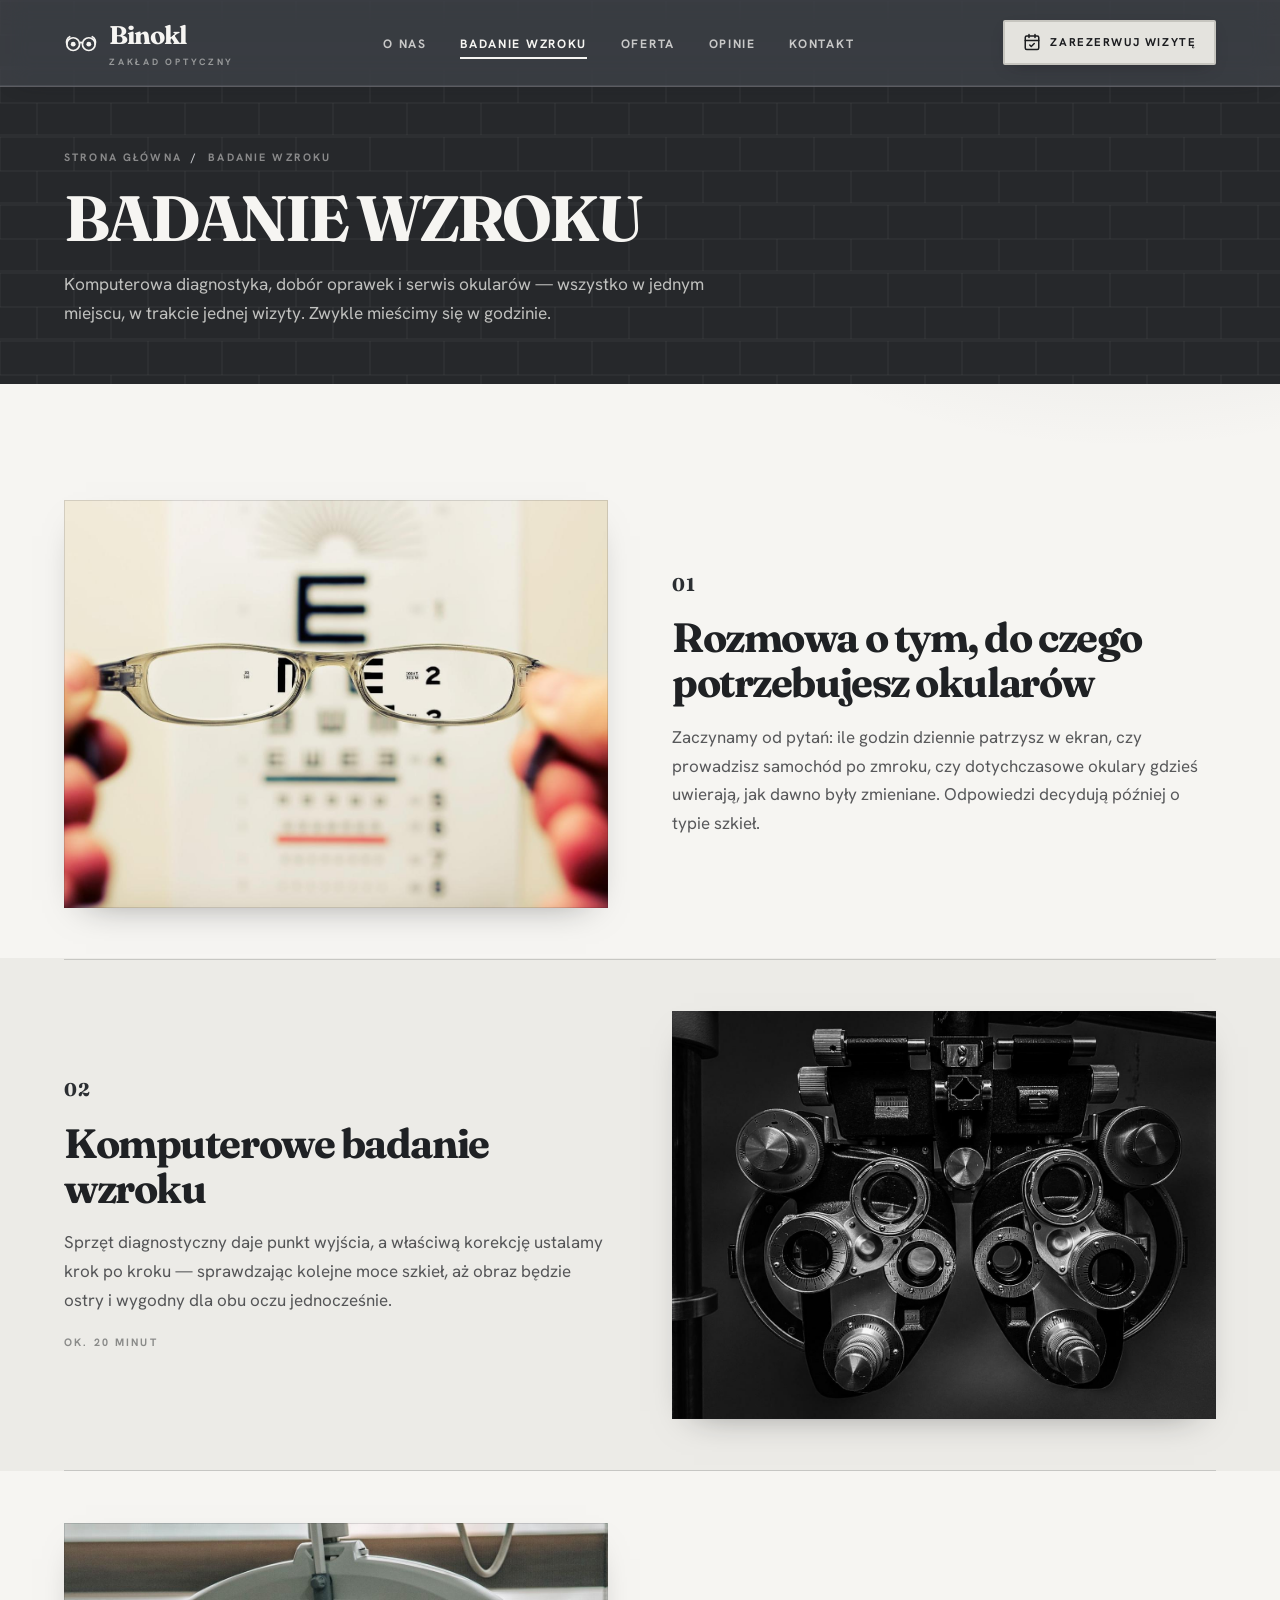
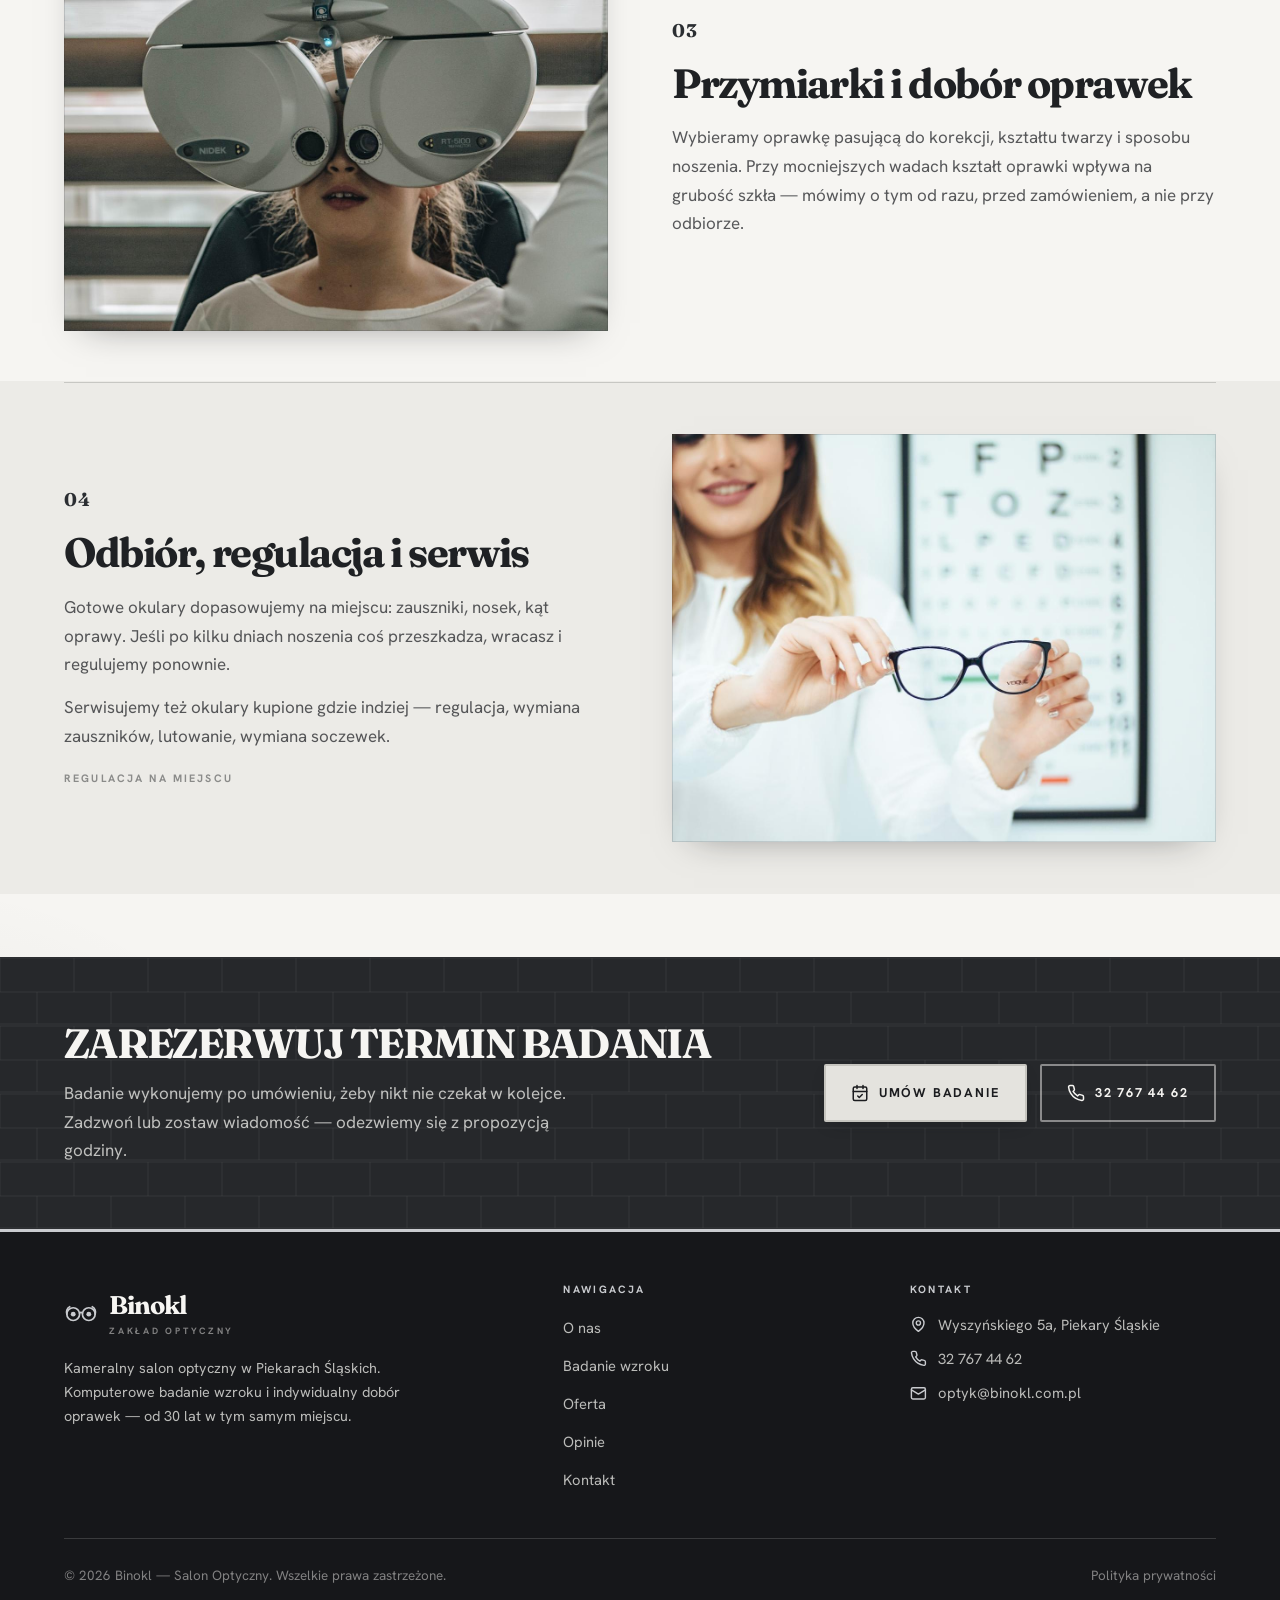
==== badanie-wzroku.html @ 6414da55 "added multiple pages" ====
<!DOCTYPE html>
<html lang="pl">
<head>
  <meta charset="UTF-8" />
  <meta name="viewport" content="width=device-width, initial-scale=1" />

  <title>Badanie wzroku Piekary Śląskie — Binokl, Salon Optyczny</title>
  <meta name="description" content="Komputerowe badanie wzroku w Piekarach Śląskich: przebieg wizyty krok po kroku, dobór oprawek, regulacja i serwis okularów." />
  <meta name="author" content="Binokl — Salon Optyczny" />
  <meta name="robots" content="index, follow, max-image-preview:large" />
  <meta name="geo.region" content="PL-24" />
  <meta name="geo.placename" content="Piekary Śląskie" />
  <meta name="theme-color" content="#33322E" />
  <link rel="canonical" href="https://www.binokl.com.pl/badanie-wzroku.html" />

  <meta property="og:type" content="website" />
  <meta property="og:site_name" content="Binokl — Salon Optyczny" />
  <meta property="og:locale" content="pl_PL" />
  <meta property="og:title" content="Badanie wzroku Piekary Śląskie — Binokl, Salon Optyczny" />
  <meta property="og:description" content="Komputerowe badanie wzroku w Piekarach Śląskich: przebieg wizyty krok po kroku, dobór oprawek, regulacja i serwis okularów." />
  <meta property="og:url" content="https://www.binokl.com.pl/badanie-wzroku.html" />
  <meta property="og:image" content="https://www.binokl.com.pl/assets/img/og-image.jpg" />
  <meta name="twitter:card" content="summary_large_image" />
  <meta name="twitter:image" content="https://www.binokl.com.pl/assets/img/og-image.jpg" />

  <link rel="icon" href="assets/favicon.svg" type="image/svg+xml" />
  <link rel="apple-touch-icon" href="assets/favicon.svg" />
  <link rel="manifest" href="site.webmanifest" />

  <link rel="preload" href="assets/fonts/fraunces-latin.woff2" as="font" type="font/woff2" crossorigin />
  <link rel="preload" href="assets/fonts/hanken-latin.woff2" as="font" type="font/woff2" crossorigin />
  <link rel="stylesheet" href="css/styles.css" />

  <script type="application/ld+json">
  { "@context": "https://schema.org", "@type": "Service", "serviceType": "Komputerowe badanie wzroku",
    "provider": { "@id": "https://www.binokl.com.pl/#organization" },
    "areaServed": ["Piekary Śląskie", "Bytom", "Radzionków", "Tarnowskie Góry"],
    "url": "https://www.binokl.com.pl/badanie-wzroku.html" }
  </script>
</head>

<body>
  <a class="skip-link" href="#tresc">Przejdź do treści</a>

  <header class="nav" id="nav">
    <div class="wrap nav-inner">
      <a class="brand" href="index.html" aria-label="Binokl — strona główna">
        <svg class="brand-logo" viewBox="0 0 48 48" fill="none" stroke="currentColor" stroke-width="2.4" stroke-linecap="round" aria-hidden="true">
          <circle cx="13" cy="27" r="9"/><circle cx="35" cy="27" r="9"/><path d="M22 25.5c1.2-1.2 2.8-1.2 4 0"/><path d="M4 27c-1.2-3 0-9 4-10.5"/><path d="M44 27c1.2-3 0-9-4-10.5"/><circle cx="13" cy="27" r="3.4" fill="currentColor" stroke="none"/><circle cx="35" cy="27" r="3.4" fill="currentColor" stroke="none"/>
        </svg>
        <span><span class="brand-name">Binokl</span><span class="brand-sub">Zakład optyczny</span></span>
      </a>

      <nav aria-label="Nawigacja główna">
        <ul class="nav-links" id="navLinks">
          <li><a href="o-nas.html">O nas</a></li>
          <li><a href="badanie-wzroku.html">Badanie wzroku</a></li>
          <li><a href="oferta.html">Oferta</a></li>
          <li><a href="opinie.html">Opinie</a></li>
          <li><a href="kontakt.html">Kontakt</a></li>
        </ul>
      </nav>

      <div class="nav-right">
        <a class="btn btn-accent nav-cta" href="kontakt.html"><svg viewBox="0 0 24 24" fill="none" stroke="currentColor" stroke-width="2" stroke-linecap="round" stroke-linejoin="round" aria-hidden="true"><rect x="3" y="4" width="18" height="18" rx="2"/><path d="M16 2v4M8 2v4M3 10h18M9 16l2 2 4-4"/></svg> Zarezerwuj wizytę</a>
        <button class="nav-toggle" id="navToggle" aria-label="Menu" aria-expanded="false" aria-controls="navMobile">
          <svg class="icon-open" viewBox="0 0 24 24" fill="none" stroke="currentColor" stroke-width="2" stroke-linecap="round" aria-hidden="true"><path d="M4 6h16M4 12h16M4 18h16"/></svg>
          <svg class="icon-close" viewBox="0 0 24 24" fill="none" stroke="currentColor" stroke-width="2" stroke-linecap="round" aria-hidden="true"><path d="M18 6 6 18M6 6l12 12"/></svg>
        </button>
      </div>
    </div>

    <div class="nav-mobile" id="navMobile">
      <ul>
        <li><a href="o-nas.html">O nas</a></li>
        <li><a href="badanie-wzroku.html">Badanie wzroku</a></li>
        <li><a href="oferta.html">Oferta</a></li>
        <li><a href="opinie.html">Opinie</a></li>
        <li><a href="kontakt.html">Kontakt</a></li>
        <li class="cta"><a class="btn btn-accent" href="kontakt.html">Zarezerwuj wizytę</a></li>
      </ul>
    </div>
  </header>

  <main id="tresc">

    <section class="page-head tex-brick grain">
      <div class="wrap">
        <nav class="crumbs" aria-label="Ścieżka nawigacji">
          <a href="index.html">Strona główna</a><span class="sep">/</span><span>Badanie wzroku</span>
        </nav>
        <h1 class="page-title fade-in">Badanie wzroku</h1>
        <p class="page-lead fade-in" style="animation-delay:.12s">Komputerowa diagnostyka, dobór oprawek i serwis okularów — wszystko w jednym miejscu, w trakcie jednej wizyty. Zwykle mieścimy się w godzinie.</p>
      </div>
    </section>

    <section class="alt section--light">
      <div class="wrap">
      <div class="alt-row reveal">
        <div class="alt-media">
          <img src="assets/img/ph-tablica.jpg" alt="Okulary próbne przed tablicą do badania ostrości wzroku" width="1400" height="1050" />
        </div>
        <div class="alt-body">
          <span class="alt-no">01</span>
          <h2>Rozmowa o tym, do czego potrzebujesz okularów</h2>
          <p>Zaczynamy od pytań: ile godzin dziennie patrzysz w ekran, czy prowadzisz samochód po zmroku, czy dotychczasowe okulary gdzieś uwierają, jak dawno były zmieniane. Odpowiedzi decydują później o typie szkieł.</p>
        </div>
      </div>
      <div class="alt-row reveal">
        <div class="alt-media">
          <img src="assets/img/ph-foropter.jpg" alt="Foropter — urządzenie do doboru mocy szkieł korekcyjnych" width="1400" height="1050" loading="lazy" />
        </div>
        <div class="alt-body">
          <span class="alt-no">02</span>
          <h2>Komputerowe badanie wzroku</h2>
          <p>Sprzęt diagnostyczny daje punkt wyjścia, a właściwą korekcję ustalamy krok po kroku — sprawdzając kolejne moce szkieł, aż obraz będzie ostry i wygodny dla obu oczu jednocześnie.</p>
          <span class="alt-meta">ok. 20 minut</span>
        </div>
      </div>
      <div class="alt-row reveal">
        <div class="alt-media">
          <img src="assets/img/ph-oprawa-probna.jpg" alt="Oprawa próbna założona podczas badania wzroku" width="1400" height="1050" loading="lazy" />
        </div>
        <div class="alt-body">
          <span class="alt-no">03</span>
          <h2>Przymiarki i dobór oprawek</h2>
          <p>Wybieramy oprawkę pasującą do korekcji, kształtu twarzy i sposobu noszenia. Przy mocniejszych wadach kształt oprawki wpływa na grubość szkła — mówimy o tym od razu, przed zamówieniem, a nie przy odbiorze.</p>
        </div>
      </div>
      <div class="alt-row reveal">
        <div class="alt-media">
          <img src="assets/img/ph-dobor.jpg" alt="Optyk prezentujący oprawki przed tablicą okulistyczną" width="1400" height="1050" loading="lazy" />
        </div>
        <div class="alt-body">
          <span class="alt-no">04</span>
          <h2>Odbiór, regulacja i serwis</h2>
          <p>Gotowe okulary dopasowujemy na miejscu: zauszniki, nosek, kąt oprawy. Jeśli po kilku dniach noszenia coś przeszkadza, wracasz i regulujemy ponownie.</p>
          <p>Serwisujemy też okulary kupione gdzie indziej — regulacja, wymiana zauszników, lutowanie, wymiana soczewek.</p>
          <span class="alt-meta">regulacja na miejscu</span>
        </div>
      </div>
      </div>
    </section>

    <section class="cta-band tex-brick grain">
      <div class="wrap">
        <div>
          <h2>Zarezerwuj termin badania</h2>
          <p>Badanie wykonujemy po umówieniu, żeby nikt nie czekał w kolejce. Zadzwoń lub zostaw wiadomość — odezwiemy się z propozycją godziny.</p>
        </div>
        <div class="actions">
          <a class="btn btn-accent" href="kontakt.html"><svg viewBox="0 0 24 24" fill="none" stroke="currentColor" stroke-width="2" stroke-linecap="round" stroke-linejoin="round" aria-hidden="true"><rect x="3" y="4" width="18" height="18" rx="2"/><path d="M16 2v4M8 2v4M3 10h18M9 16l2 2 4-4"/></svg> Umów badanie</a>
          <a class="btn btn-ghost" href="tel:+48327674462"><svg viewBox="0 0 24 24" fill="none" stroke="currentColor" stroke-width="2" stroke-linecap="round" stroke-linejoin="round" aria-hidden="true"><path d="M22 16.92v3a2 2 0 0 1-2.18 2 19.79 19.79 0 0 1-8.63-3.07 19.5 19.5 0 0 1-6-6 19.79 19.79 0 0 1-3.07-8.67A2 2 0 0 1 4.11 2h3a2 2 0 0 1 2 1.72c.13.96.36 1.9.7 2.81a2 2 0 0 1-.45 2.11L8.09 9.91a16 16 0 0 0 6 6l1.27-1.27a2 2 0 0 1 2.11-.45c.9.34 1.85.57 2.81.7A2 2 0 0 1 22 16.92z"/></svg> 32 767 44 62</a>
        </div>
      </div>
    </section>

  </main>

  <footer class="footer">
    <div class="wrap footer-inner">
      <div class="footer-grid">
        <div>
          <a class="brand" href="index.html">
            <svg class="brand-logo" viewBox="0 0 48 48" fill="none" stroke="currentColor" stroke-width="2.4" stroke-linecap="round" aria-hidden="true">
          <circle cx="13" cy="27" r="9"/><circle cx="35" cy="27" r="9"/><path d="M22 25.5c1.2-1.2 2.8-1.2 4 0"/><path d="M4 27c-1.2-3 0-9 4-10.5"/><path d="M44 27c1.2-3 0-9-4-10.5"/><circle cx="13" cy="27" r="3.4" fill="currentColor" stroke="none"/><circle cx="35" cy="27" r="3.4" fill="currentColor" stroke="none"/>
        </svg>
            <span><span class="brand-name">Binokl</span><span class="brand-sub">Zakład optyczny</span></span>
          </a>
          <p class="footer-about">Kameralny salon optyczny w Piekarach Śląskich. Komputerowe badanie wzroku i indywidualny dobór oprawek — od 30 lat w tym samym miejscu.</p>
        </div>
        <nav>
          <h4>Nawigacja</h4>
          <ul>
            <li><a href="o-nas.html">O nas</a></li>
            <li><a href="badanie-wzroku.html">Badanie wzroku</a></li>
            <li><a href="oferta.html">Oferta</a></li>
            <li><a href="opinie.html">Opinie</a></li>
            <li><a href="kontakt.html">Kontakt</a></li>
          </ul>
        </nav>
        <div>
          <h4>Kontakt</h4>
          <ul class="footer-contact">
            <li><svg viewBox="0 0 24 24" fill="none" stroke="currentColor" stroke-width="2" stroke-linecap="round" stroke-linejoin="round" aria-hidden="true"><path d="M20 10c0 6-8 12-8 12s-8-6-8-12a8 8 0 0 1 16 0z"/><circle cx="12" cy="10" r="3"/></svg><span>Wyszyńskiego 5a, Piekary Śląskie</span></li>
            <li><svg viewBox="0 0 24 24" fill="none" stroke="currentColor" stroke-width="2" stroke-linecap="round" stroke-linejoin="round" aria-hidden="true"><path d="M22 16.92v3a2 2 0 0 1-2.18 2 19.79 19.79 0 0 1-8.63-3.07 19.5 19.5 0 0 1-6-6 19.79 19.79 0 0 1-3.07-8.67A2 2 0 0 1 4.11 2h3a2 2 0 0 1 2 1.72c.13.96.36 1.9.7 2.81a2 2 0 0 1-.45 2.11L8.09 9.91a16 16 0 0 0 6 6l1.27-1.27a2 2 0 0 1 2.11-.45c.9.34 1.85.57 2.81.7A2 2 0 0 1 22 16.92z"/></svg><a href="tel:+48327674462">32 767 44 62</a></li>
            <li><svg viewBox="0 0 24 24" fill="none" stroke="currentColor" stroke-width="2" stroke-linecap="round" stroke-linejoin="round" aria-hidden="true"><rect x="2" y="4" width="20" height="16" rx="2"/><path d="m22 7-10 6L2 7"/></svg><a href="mailto:optyk@binokl.com.pl">optyk@binokl.com.pl</a></li>
          </ul>
        </div>
      </div>
      <div class="footer-bottom">
        <p>&copy; <span id="year">2026</span> Binokl — Salon Optyczny. Wszelkie prawa zastrzeżone.</p>
        <nav><a href="polityka-prywatnosci.html">Polityka prywatności</a></nav>
      </div>
    </div>
  </footer>

  <script src="js/main.js" defer></script>
</body>
</html>
---- css/styles.css ----
/* =========================================================================
   BINOKL — Salon Optyczny
   Kierunek: LOFT · GRAFIT · MOSIĄDZ · DREWNO
   Kolory: tylko przez zmienne — patrz sekcja PALETY (trzy warianty do przełączania)
   Fonty (self-hosted): Fraunces (display) + Hanken Grotesk (tekst)
   Układ podstron: naprzemienne bloki zdjęcie / opis
   ========================================================================= */

/* ---------- FONTY ---------- */
@font-face {
  font-family: 'Fraunces'; font-style: normal; font-weight: 300 700; font-display: swap;
  src: url('../assets/fonts/fraunces-latin.woff2') format('woff2');
  unicode-range: U+0000-00FF, U+0131, U+0152-0153, U+02BB-02BC, U+02C6, U+02DA, U+02DC, U+0304, U+0308, U+0329, U+2000-206F, U+20AC, U+2122, U+2191, U+2193, U+2212, U+2215, U+FEFF, U+FFFD;
}
@font-face {
  font-family: 'Fraunces'; font-style: normal; font-weight: 300 700; font-display: swap;
  src: url('../assets/fonts/fraunces-latin-ext.woff2') format('woff2');
  unicode-range: U+0100-02BA, U+02BD-02C5, U+02C7-02CC, U+02CE-02D7, U+02DD-02FF, U+0304, U+0308, U+0329, U+1D00-1DBF, U+1E00-1E9F, U+1EF2-1EFF, U+2020, U+20A0-20AB, U+20AD-20C0, U+2113, U+2C60-2C7F, U+A720-A7FF;
}
@font-face {
  font-family: 'Fraunces'; font-style: italic; font-weight: 400 600; font-display: swap;
  src: url('../assets/fonts/fraunces-italic-latin.woff2') format('woff2');
  unicode-range: U+0000-00FF, U+0131, U+0152-0153, U+02BB-02BC, U+02C6, U+02DA, U+02DC, U+0304, U+0308, U+0329, U+2000-206F, U+20AC, U+2122, U+2191, U+2193, U+2212, U+2215, U+FEFF, U+FFFD;
}
@font-face {
  font-family: 'Fraunces'; font-style: italic; font-weight: 400 600; font-display: swap;
  src: url('../assets/fonts/fraunces-italic-latin-ext.woff2') format('woff2');
  unicode-range: U+0100-02BA, U+02BD-02C5, U+02C7-02CC, U+02CE-02D7, U+02DD-02FF, U+0304, U+0308, U+0329, U+1D00-1DBF, U+1E00-1E9F, U+1EF2-1EFF, U+2020, U+20A0-20AB, U+20AD-20C0, U+2113, U+2C60-2C7F, U+A720-A7FF;
}
@font-face {
  font-family: 'Hanken Grotesk'; font-style: normal; font-weight: 300 700; font-display: swap;
  src: url('../assets/fonts/hanken-latin.woff2') format('woff2');
  unicode-range: U+0000-00FF, U+0131, U+0152-0153, U+02BB-02BC, U+02C6, U+02DA, U+02DC, U+0304, U+0308, U+0329, U+2000-206F, U+20AC, U+2122, U+2191, U+2193, U+2212, U+2215, U+FEFF, U+FFFD;
}
@font-face {
  font-family: 'Hanken Grotesk'; font-style: normal; font-weight: 300 700; font-display: swap;
  src: url('../assets/fonts/hanken-latin-ext.woff2') format('woff2');
  unicode-range: U+0100-02BA, U+02BD-02C5, U+02C7-02CC, U+02CE-02D7, U+02DD-02FF, U+0304, U+0308, U+0329, U+1D00-1DBF, U+1E00-1E9F, U+1EF2-1EFF, U+2020, U+20A0-20AB, U+20AD-20C0, U+2113, U+2C60-2C7F, U+A720-A7FF;
}

/* =========================================================================
   PALETY — cztery warianty klimatu (loft · cegła · retro · drewno)

   Aktywny jest wariant oznaczony „(aktywny)”. Żeby zobaczyć inny, odkomentuj
   jego blok :root i zakomentuj obecny — albo użyj skrótu:
       python tools/palette.py 4

   Warianty różnią się jasnością, nie tylko odcieniem:
     1) jasny chłodny loft        2) ciepły, piaskowy warsztat
     3) ciemny nocny warsztat     4) ciepły jasny loft: kremowy tynk, dąb, terakota
     5) marmur i węgiel: ciemny hero, jasne sekcje, przyciski w odcieniach bieli

   Cały arkusz korzysta wyłącznie z tych zmiennych, więc jeden blok
   przemalowuje całą stronę: nagłówki, przyciski, kafelki, mapę i stopkę.

   Znaczenie zmiennych:
     --concrete / --concrete-2   tło strony i jego mocniejszy odcień (pas z godzinami)
     --band                      tło co drugiego bloku zdjęcie/opis (rozdziela sekcje)
     --stone / --stone-hover     trzeci, spokojny kafelek na stronie głównej
     --graphite / --graphite-d   ciemne pasy (nagłówki podstron, CTA) i stopka
     --wood-1..3                 słoje drewnianej ramy mapy (góra / środek / dół)
     --tile-1..3-*               trzy kafelki pod hero: tło, tekst, tło pod kursorem
     --btn-1-*                   przycisk główny: tło, tekst, obwódka, tło pod kursorem
     --btn-2-*                   przycisk drugi (CTA): tło, tekst, obwódka, tło pod kursorem
     --accent / --accent-d       akcent na jasnym tle i jego wersja pod kursorem
     --accent-light              jaśniejszy akcent — używany NA CIEMNYM tle
     --on-accent                 kolor tekstu leżącego na kolorze akcentu
     --ink / --light             tekst na tle strony / na ciemnych pasach
     --card-bg                   wypełnienie kart i formularza
     --nav-bg-rgb / --nav-fg     tło i kolor tekstu navbara (niezależne od tła strony)
     --nav-fg-rgb / --nav-accent linki navbara i podkreślenie aktywnej pozycji
     --nav-line                  linia pod navbarem
     --nav-op / --nav-op-s       krycie navbara: u góry strony / po przewinięciu
     --shadow-rgb                kolor cieni (w ciemnym wariancie czerń, nie tekst)
     --brick-op                  siła widocznej faktury cegły (0 = brak)
   ========================================================================= */

/* --------------------------------------------------------------------------
   WARIANT 1 — GRAFIT I MOSIĄDZ   (aktywny)
   Jasny chłodny loft: grafitowa cegła, beton, mosiądz jako jedyny ciepły akcent.
   -------------------------------------------------------------------------- */
/* :root {
  --concrete:     #F2EFE9;
  --concrete-rgb: 242, 239, 233;
  --concrete-2:   #DFDBD1;
  --band:         #E8E4DA;
  --stone:        #E3DFD4;
  --stone-hover:  #D3CDC0;
  --graphite:       #33322E;
  --graphite-d:     #232220;
  --graphite-d-rgb: 35, 34, 32;
  --wood-1: #7C6650;
  --wood-2: #5A4A39;
  --wood-3: #3E3428;
  --accent:       #B98A3C;
  --accent-d:     #8F6626;
  --accent-light: #C99A4C;
  --accent-rgb:   185, 138, 60;
  --on-accent:    #232220;
  --ink:       #26251F;
  --ink-rgb:   38, 37, 31;
  --light:     #F7F5F0;
  --light-rgb: 247, 245, 240;
  --tile-1-bg:   #33322E;
  --tile-1-fg:   #F7F5F0;
  --tile-1-bg-h: #232220;
  --tile-2-bg:   #B98A3C;
  --tile-2-fg:   #232220;
  --tile-2-bg-h: #8F6626;
  --tile-3-bg:   #E3DFD4;
  --tile-3-fg:   #26251F;
  --tile-3-bg-h: #D3CDC0;
  --btn-1-bg:   #33322E;
  --btn-1-fg:   #F7F5F0;
  --btn-1-bd:   transparent;
  --btn-1-bg-h: #232220;
  --btn-2-bg:   #B98A3C;
  --btn-2-fg:   #232220;
  --btn-2-bd:   transparent;
  --btn-2-bg-h: #8F6626;
  --card-bg:   rgba(255, 255, 255, 0.55);
  --nav-bg-rgb: 242, 239, 233;
  --nav-fg:     #26251F;
  --nav-fg-rgb: 38, 37, 31;
  --nav-accent: #8F6626;
  --nav-line:   rgba(38, 37, 31, 0.18);
  --nav-op:     0.88;
  --nav-op-s:   0.96;
  --shadow-rgb: 38, 37, 31;
  --brick-op:   0.6;
} */

/* --------------------------------------------------------------------------
   WARIANT 2 — CEGŁA I ORZECH
   Ciepły warsztat: piaskowy tynk zamiast bieli, przypalona cegła jako akcent,
   orzechowe drewno i ciemnobrunatne pasy.
   -------------------------------------------------------------------------- */
/*
:root {
  --concrete:     #EADDC9;
  --concrete-rgb: 234, 221, 201;
  --concrete-2:   #D6C3A5;
  --band:         #E0D0B5;
  --stone:        #DCCBAF;
  --stone-hover:  #CBB795;
  --graphite:       #33241B;
  --graphite-d:     #241811;
  --graphite-d-rgb: 36, 24, 17;
  --wood-1: #8E6440;
  --wood-2: #64452B;
  --wood-3: #432D1C;
  --accent:       #A8482A;
  --accent-d:     #82331B;
  --accent-light: #DD8B58;
  --accent-rgb:   168, 72, 42;
  --on-accent:    #F8F1E6;
  --ink:       #2B2018;
  --ink-rgb:   43, 32, 24;
  --light:     #F8F1E6;
  --light-rgb: 248, 241, 230;
  --tile-1-bg:   #33241B;
  --tile-1-fg:   #F8F1E6;
  --tile-1-bg-h: #241811;
  --tile-2-bg:   #A8482A;
  --tile-2-fg:   #F8F1E6;
  --tile-2-bg-h: #82331B;
  --tile-3-bg:   #DCCBAF;
  --tile-3-fg:   #2B2018;
  --tile-3-bg-h: #CBB795;
  --btn-1-bg:   #33241B;
  --btn-1-fg:   #F8F1E6;
  --btn-1-bd:   transparent;
  --btn-1-bg-h: #241811;
  --btn-2-bg:   #A8482A;
  --btn-2-fg:   #F8F1E6;
  --btn-2-bd:   transparent;
  --btn-2-bg-h: #82331B;
  --card-bg:   rgba(255, 250, 240, 0.6);
  --nav-bg-rgb: 234, 221, 201;
  --nav-fg:     #2B2018;
  --nav-fg-rgb: 43, 32, 24;
  --nav-accent: #A8482A;
  --nav-line:   rgba(43, 32, 24, 0.18);
  --nav-op:     0.92;
  --nav-op-s:   0.97;
  --shadow-rgb: 43, 32, 24;
  --brick-op:   0.9;
}
*/



/* --------------------------------------------------------------------------
   WARIANT 3 — NOCNY WARSZTAT   (ciemny)
   Odwrócony loft: ciemna, przydymiona ściana jako tło całej strony,
   jasny tekst, mosiądz i ciepłe drewno jako jedyne rozjaśnienia.
   -------------------------------------------------------------------------- */
/*
:root {
  --concrete:     #2A2724;
  --concrete-rgb: 42, 39, 36;
  --concrete-2:   #35312B;
  --band:         #322E29;
  --stone:        #3C372F;
  --stone-hover:  #494339;
  --graphite:       #1F1C19;
  --graphite-d:     #171512;
  --graphite-d-rgb: 23, 21, 18;
  --wood-1: #6E5A44;
  --wood-2: #4E4032;
  --wood-3: #332A20;
  --accent:       #C89A4A;
  --accent-d:     #E0B36A;
  --accent-light: #DDB268;
  --accent-rgb:   200, 154, 74;
  --on-accent:    #171512;
  --ink:       #EDE7DC;
  --ink-rgb:   237, 231, 220;
  --light:     #F6F1E6;
  --light-rgb: 246, 241, 230;
  --tile-1-bg:   #1F1C19;
  --tile-1-fg:   #F6F1E6;
  --tile-1-bg-h: #171512;
  --tile-2-bg:   #C89A4A;
  --tile-2-fg:   #171512;
  --tile-2-bg-h: #E0B36A;
  --tile-3-bg:   #3C372F;
  --tile-3-fg:   #EDE7DC;
  --tile-3-bg-h: #494339;
  --btn-1-bg:   #1F1C19;
  --btn-1-fg:   #F6F1E6;
  --btn-1-bd:   transparent;
  --btn-1-bg-h: #171512;
  --btn-2-bg:   #C89A4A;
  --btn-2-fg:   #171512;
  --btn-2-bd:   transparent;
  --btn-2-bg-h: #E0B36A;
  --card-bg:   rgba(255, 255, 255, 0.05);
  --nav-bg-rgb: 23, 21, 18;
  --nav-fg:     #F6F1E6;
  --nav-fg-rgb: 246, 241, 230;
  --nav-accent: #DDB268;
  --nav-line:   rgba(246, 241, 230, 0.16);
  --nav-op:     0.9;
  --nav-op-s:   0.97;
  --shadow-rgb: 0, 0, 0;
  --brick-op:   0.5;
}
*/



/* --------------------------------------------------------------------------
   WARIANT 4 — CIEPŁY JASNY LOFT   (ciemny navbar, biały tekst w menu)
   Najjaśniejszy z czwórki: kremowy tynk, dębowe drewno i terakota jako akcent.
   Ciemna, przydymiona sadza tylko na navbarze, nagłówkach podstron i stopce.
   Pasy sekcji w trzech odcieniach kremu, więc podział jest widoczny bez linii.
   -------------------------------------------------------------------------- */
/*
:root {
  --concrete:     #FAF5EC;
  --concrete-rgb: 250, 245, 236;
  --concrete-2:   #EADFCB;
  --band:         #F1E8D8;
  --stone:        #EFE4D0;
  --stone-hover:  #DFD2BA;
  --graphite:       #3A2F26;
  --graphite-d:     #2A211A;
  --graphite-d-rgb: 42, 33, 26;
  --wood-1: #BE8449;
  --wood-2: #97633A;
  --wood-3: #6B4527;
  --accent:       #B25A2C;
  --accent-d:     #8F4520;
  --accent-light: #E0925C;
  --accent-rgb:   178, 90, 44;
  --on-accent:    #FDF8EF;
  --ink:       #33261D;
  --ink-rgb:   51, 38, 29;
  --light:     #FDF8EF;
  --light-rgb: 253, 248, 239;
  --tile-1-bg:   #3A2F26;
  --tile-1-fg:   #FDF8EF;
  --tile-1-bg-h: #2A211A;
  --tile-2-bg:   #B25A2C;
  --tile-2-fg:   #FDF8EF;
  --tile-2-bg-h: #8F4520;
  --tile-3-bg:   #EFE4D0;
  --tile-3-fg:   #33261D;
  --tile-3-bg-h: #DFD2BA;
  --btn-1-bg:   #3A2F26;
  --btn-1-fg:   #FDF8EF;
  --btn-1-bd:   transparent;
  --btn-1-bg-h: #2A211A;
  --btn-2-bg:   #B25A2C;
  --btn-2-fg:   #FDF8EF;
  --btn-2-bd:   transparent;
  --btn-2-bg-h: #8F4520;
  --card-bg:   rgba(255, 255, 255, 0.62);
  --nav-bg-rgb: 58, 47, 38;
  --nav-fg:     #FDF8EF;
  --nav-fg-rgb: 253, 248, 239;
  --nav-accent: #E0925C;
  --nav-line:   rgba(253, 248, 239, 0.16);
  --nav-op:     0.92;
  --nav-op-s:   0.98;
  --shadow-rgb: 51, 38, 29;
  --brick-op:   0.45;
}
*/

/* --------------------------------------------------------------------------
   WARIANT 5 — MARMUR I WĘGIEL   (motyw ciemno-jasny)
   Bez koloru: chłodny marmur na sekcjach, węgiel na hero, nagłówkach podstron
   i stopce. Navbar szarawy i mocno półprzezroczysty. Przyciski i kafelki to
   różne odcienie bieli z węglowym tekstem; rama mapy w odcieniach kamienia.
   -------------------------------------------------------------------------- */

:root {
  --concrete:     #F6F5F2;
  --concrete-rgb: 246, 245, 242;
  --concrete-2:   #E2E1DC;
  --band:         #ECEBE7;
  --stone:        #E9E8E3;
  --stone-hover:  #DAD9D3;
  --graphite:       #26282B;
  --graphite-d:     #16171A;
  --graphite-d-rgb: 22, 23, 26;
  --wood-1: #767A80;
  --wood-2: #4E5257;
  --wood-3: #2C2F33;
  --tile-1-bg:   #FBFBFA;
  --tile-1-fg:   #1B1C1F;
  --tile-1-bg-h: #FFFFFF;
  --tile-2-bg:   #EFEEEA;
  --tile-2-fg:   #1B1C1F;
  --tile-2-bg-h: #F8F7F4;
  --tile-3-bg:   #E2E1DC;
  --tile-3-fg:   #1B1C1F;
  --tile-3-bg-h: #D3D2CC;
  --btn-1-bg:   #FBFBFA;
  --btn-1-fg:   #1B1C1F;
  --btn-1-bd:   #CFCEC9;
  --btn-1-bg-h: #FFFFFF;
  --btn-2-bg:   #E4E3DE;
  --btn-2-fg:   #1B1C1F;
  --btn-2-bd:   #C6C5BF;
  --btn-2-bg-h: #F3F2EF;
  --accent:       #4A4D52;
  --accent-d:     #2B2E32;
  --accent-light: #C9CBCF;
  --accent-rgb:   74, 77, 82;
  --on-accent:    #F6F5F2;
  --ink:       #1F2124;
  --ink-rgb:   31, 33, 36;
  --light:     #F6F5F2;
  --light-rgb: 246, 245, 242;
  --card-bg:   rgba(255, 255, 255, 0.7);
  --nav-bg-rgb: 74, 78, 84;
  --nav-fg:     #F6F5F2;
  --nav-fg-rgb: 246, 245, 242;
  --nav-accent: #F6F5F2;
  --nav-line:   rgba(246, 245, 242, 0.18);
  --nav-op:     0.55;
  --nav-op-s:   0.82;
  --shadow-rgb: 22, 23, 26;
  --brick-op:   0.28;
}


/* ---------- TOKENY POCHODNE (wspólne dla wszystkich wariantów) ---------- */
:root {
  --ink-70: rgba(var(--ink-rgb), 0.74);
  --ink-45: rgba(var(--ink-rgb), 0.48);
  --ink-35: rgba(var(--ink-rgb), 0.38);
  --ink-28: rgba(var(--ink-rgb), 0.3);
  --ink-22: rgba(var(--ink-rgb), 0.26);
  --ink-20: rgba(var(--ink-rgb), 0.24);
  --ink-12: rgba(var(--ink-rgb), 0.14);

  --light-70: rgba(var(--light-rgb), 0.74);
  --light-45: rgba(var(--light-rgb), 0.48);
  --light-35: rgba(var(--light-rgb), 0.4);

  --hair:      rgba(var(--ink-rgb), 0.18);
  --hair-dark: rgba(var(--light-rgb), 0.16);

  --font-display: 'Fraunces', ui-serif, Georgia, serif;
  --font-sans: 'Hanken Grotesk', ui-sans-serif, system-ui, -apple-system, 'Segoe UI', sans-serif;

  --shadow-soft: 0 14px 36px -22px rgba(var(--shadow-rgb), 0.5);
  --shadow-lift: 0 28px 64px -30px rgba(var(--shadow-rgb), 0.62);
  --shadow-btn:  0 6px 18px -10px rgba(var(--shadow-rgb), 0.65);

  --ease: cubic-bezier(0.22, 1, 0.36, 1);
  --maxw: 1600px;
  --pad: clamp(1.5rem, 5vw, 5.5rem);
  --r: 2px;
  --header-h: 76px;
}

/* ---------- RESET / BAZA ---------- */
*, *::before, *::after { box-sizing: border-box; }
html { scroll-behavior: smooth; scroll-padding-top: 92px; -webkit-text-size-adjust: 100%; }
body {
  margin: 0;
  background-color: var(--concrete);
  color: var(--ink);
  font-family: var(--font-sans);
  font-size: 1.0625rem;
  line-height: 1.68;
  -webkit-font-smoothing: antialiased;
  -moz-osx-font-smoothing: grayscale;
  text-rendering: optimizeLegibility;
  overflow-x: hidden;
}
img, svg, iframe { display: block; max-width: 100%; }
iframe { border: 0; }
a { color: inherit; text-decoration: none; }
h1, h2, h3, h4 { font-family: var(--font-display); font-weight: 600; margin: 0; letter-spacing: -0.025em; line-height: 1.1; }
p { margin: 0; }
::selection { background-color: var(--accent); color: var(--on-accent); }
:focus-visible { outline: 2.5px solid var(--accent-d); outline-offset: 3px; border-radius: 2px; }

::-webkit-scrollbar { width: 11px; }
::-webkit-scrollbar-track { background: var(--concrete-2); }
::-webkit-scrollbar-thumb { background: var(--graphite); border: 3px solid var(--concrete-2); }

.wrap { width: 100%; max-width: var(--maxw); margin-inline: auto; padding-inline: var(--pad); }
.skip-link { position: absolute; left: 12px; top: -60px; background: var(--graphite); color: var(--light); padding: 10px 16px; z-index: 100; transition: top .2s var(--ease); }
.skip-link:focus { top: 12px; }

/* ---------- ETYKIETA ---------- */
.eyebrow {
  display: inline-flex; align-items: center; gap: 0.6rem;
  text-transform: uppercase; letter-spacing: 0.26em; font-size: 0.68rem; font-weight: 700;
  font-family: var(--font-sans); color: var(--accent-d);
}
.eyebrow .line { display: inline-block; width: 2.25rem; height: 2px; background: currentColor; }
.eyebrow--light { color: var(--accent-light); }

/* ---------- TEKSTURY ---------- */
/* Cegła w grafitowym odcieniu — wiązanie kowadełkowe */
.tex-brick { position: relative; background-color: var(--graphite); isolation: isolate; }
.tex-brick::before {
  content: ''; position: absolute; inset: 0; z-index: -1; pointer-events: none; opacity: var(--brick-op);
  background-image: url("data:image/svg+xml,%3Csvg xmlns='http://www.w3.org/2000/svg' width='148' height='68' viewBox='0 0 148 68'%3E%3Cg fill='none' stroke='%23F7F5F0' stroke-opacity='0.12' stroke-width='2'%3E%3Cpath d='M0 1h148M0 35h148M0 67h148'/%3E%3Cpath d='M0 1v34M74 1v34M148 1v34'/%3E%3Cpath d='M37 35v32M111 35v32'/%3E%3C/g%3E%3C/svg%3E");
  background-size: 148px 68px;
}
/* Drewno — słoje */
.tex-wood {
  background-color: var(--wood);
  background-image:
    repeating-linear-gradient(90deg, rgba(0,0,0,0.18) 0 1px, transparent 1px 7px),
    repeating-linear-gradient(90deg, rgba(255,255,255,0.045) 0 2px, transparent 2px 23px),
    repeating-linear-gradient(90deg, rgba(0,0,0,0.12) 0 3px, transparent 3px 59px),
    linear-gradient(180deg, var(--wood-1), var(--wood-2) 60%, var(--wood-3));
}

/* ---------- ZIARNO ---------- */
.grain { position: relative; }
.grain::after {
  content: ''; position: absolute; inset: 0; pointer-events: none; opacity: 0.45; mix-blend-mode: multiply;
  background-image: url("data:image/svg+xml,%3Csvg viewBox='0 0 400 400' xmlns='http://www.w3.org/2000/svg'%3E%3Cfilter id='n'%3E%3CfeTurbulence type='fractalNoise' baseFrequency='0.85' numOctaves='4' stitchTiles='stitch'/%3E%3C/filter%3E%3Crect width='100%25' height='100%25' filter='url(%23n)' opacity='0.06'/%3E%3C/svg%3E");
}

/* ---------- PRZYCISKI ---------- */
.btn {
  display: inline-flex; align-items: center; justify-content: center; gap: 0.6rem;
  font-family: var(--font-sans); font-weight: 700; font-size: 0.8rem;
  text-transform: uppercase; letter-spacing: 0.14em;
  border-radius: var(--r); padding: 1rem 1.6rem; cursor: pointer; border: 2px solid transparent;
  transition: background .28s var(--ease), color .28s var(--ease), border-color .28s var(--ease);
}
.btn svg { width: 18px; height: 18px; flex-shrink: 0; }
.btn-primary { background: var(--btn-1-bg); color: var(--btn-1-fg); border-color: var(--btn-1-bd); box-shadow: var(--shadow-btn); }
.btn-primary:hover { background: var(--btn-1-bg-h); }
.btn-accent { background: var(--btn-2-bg); color: var(--btn-2-fg); border-color: var(--btn-2-bd); box-shadow: var(--shadow-btn); }
.btn-accent:hover { background: var(--btn-2-bg-h); }
.btn-outline { background: transparent; color: var(--ink); border-color: var(--ink-45); }
.btn-outline:hover { background: var(--ink); color: var(--concrete); border-color: var(--ink); }
.btn-ghost { background: transparent; color: var(--light); border-color: var(--light-45); }
.btn-ghost:hover { background: var(--light); color: var(--graphite); border-color: var(--light); }
.btn:hover .arrow { transform: translateX(4px); }
.arrow { transition: transform .3s var(--ease); }

/* ---------- NAWIGACJA (półprzezroczysta) ---------- */
.nav {
  position: fixed; inset-inline: 0; top: 0; z-index: 50;
  background: rgba(var(--nav-bg-rgb), var(--nav-op));
  -webkit-backdrop-filter: blur(14px) saturate(1.4);
  backdrop-filter: blur(14px) saturate(1.4);
  border-bottom: 1px solid var(--nav-line);
  box-shadow: 0 8px 24px -22px rgba(var(--shadow-rgb), 0.8);
  transition: background .4s var(--ease), border-color .4s var(--ease);
}
.nav.scrolled { background: rgba(var(--nav-bg-rgb), var(--nav-op-s)); border-bottom-color: var(--nav-line); }
.nav-inner { display: flex; align-items: center; justify-content: space-between; gap: 1.5rem; padding-block: 0.9rem; }
.brand { display: inline-flex; align-items: center; gap: 0.7rem; color: var(--nav-fg); }
.brand-logo { width: 34px; height: 34px; color: var(--nav-accent); }
.brand-name { font-family: var(--font-display); font-size: 1.6rem; font-weight: 700; letter-spacing: -0.04em; }
.brand-sub { display: block; font-family: var(--font-sans); font-size: 0.57rem; font-weight: 700; letter-spacing: 0.3em; text-transform: uppercase; color: rgba(var(--nav-fg-rgb), 0.5); margin-top: -0.15rem; }

.nav-links { display: flex; align-items: center; gap: 2.1rem; list-style: none; margin: 0; padding: 0; }
.nav-links a {
  position: relative; font-size: 0.76rem; font-weight: 700; text-transform: uppercase; letter-spacing: 0.14em;
  color: rgba(var(--nav-fg-rgb), 0.76); transition: color .2s var(--ease);
}
.nav-links a::after { content: ''; position: absolute; left: 0; bottom: -7px; height: 2px; width: 0; background: var(--nav-accent); transition: width .3s var(--ease); }
.nav-links a:hover, .nav-links a.active { color: var(--nav-fg); }
.nav-links a:hover::after, .nav-links a.active::after { width: 100%; }
.nav-right { display: flex; align-items: center; gap: 0.75rem; }
.nav-cta { padding: 0.7rem 1.1rem; font-size: 0.71rem; }
.nav-toggle { display: none; width: 44px; height: 44px; align-items: center; justify-content: center; border: 2px solid rgba(var(--nav-fg-rgb), 0.28); border-radius: var(--r); background: transparent; color: var(--nav-fg); cursor: pointer; }
.nav-toggle svg { width: 20px; height: 20px; }
.nav-toggle .icon-close { display: none; }
.nav-toggle[aria-expanded="true"] .icon-open { display: none; }
.nav-toggle[aria-expanded="true"] .icon-close { display: block; }

.nav-mobile { overflow: hidden; max-height: 0; background: rgba(var(--nav-bg-rgb), 0.97); -webkit-backdrop-filter: blur(14px); backdrop-filter: blur(14px); border-top: 1px solid transparent; transition: max-height .45s var(--ease); }
.nav-mobile.open { max-height: 460px; border-top-color: var(--nav-line); }
.nav-mobile ul { list-style: none; margin: 0; padding: 0.5rem var(--pad) 1.5rem; display: flex; flex-direction: column; }
.nav-mobile li + li { border-top: 1px solid var(--nav-line); }
.nav-mobile a { display: block; padding: 0.95rem 0; font-size: 0.8rem; font-weight: 700; text-transform: uppercase; letter-spacing: 0.14em; color: rgba(var(--nav-fg-rgb), 0.76); transition: color .2s var(--ease); }
.nav-mobile a:hover, .nav-mobile a.active { color: var(--nav-accent); }
.nav-mobile li.cta { border-top: 0; margin-top: 1rem; }
.nav-mobile .btn { width: 100%; }

/* =========================================================================
   HERO — jedno zdjęcie i motto
   ========================================================================= */
.hero { position: relative; display: grid; place-items: center; min-height: min(84svh, 46rem); overflow: hidden; background: var(--graphite); }
.hero-img { position: absolute; inset: 0; }
.hero-img img { width: 100%; height: 100%; object-fit: cover; filter: saturate(0.85) contrast(1.04) brightness(0.72); }
.hero-img::after {
  content: ''; position: absolute; inset: 0;
  background:
    radial-gradient(60% 55% at 50% 48%, rgba(var(--graphite-d-rgb), 0.62), transparent 70%),
    linear-gradient(180deg, rgba(var(--graphite-d-rgb), 0.55) 0%, rgba(var(--graphite-d-rgb), 0.28) 45%, rgba(var(--graphite-d-rgb), 0.72) 100%);
}
.hero-motto { position: relative; z-index: 1; padding: calc(var(--header-h) + 3rem) var(--pad) 3rem; text-align: center; max-width: 56rem; }
.hero-motto .m1 {
  display: block; font-family: var(--font-display); font-weight: 700; color: var(--light);
  font-size: clamp(2.5rem, 6.4vw, 5.6rem); line-height: 0.98; letter-spacing: -0.045em; text-transform: uppercase;
  text-shadow: 0 2px 30px rgba(0,0,0,0.35);
}
.hero-motto .m2 {
  display: block; margin-top: 0.5rem; font-family: var(--font-display); font-style: italic; font-weight: 400;
  font-size: clamp(1.4rem, 3vw, 2.6rem); line-height: 1.15; letter-spacing: -0.015em; color: var(--accent-light);
  text-shadow: 0 2px 24px rgba(0,0,0,0.4);
}

/* =========================================================================
   TRZY DROGI — kafelki bez zdjęć, tylko kolor i nazwa
   ========================================================================= */
.pillars { display: grid; grid-template-columns: repeat(3, minmax(0, 1fr)); }
.pillar {
  position: relative; display: flex; align-items: flex-end; justify-content: space-between; gap: 1.5rem;
  min-height: 13rem; padding: clamp(1.5rem, 3vw, 2.5rem);
  transition: background .35s var(--ease), color .35s var(--ease);
}
.pillar h2 { font-size: clamp(1.6rem, 2.4vw, 2.3rem); font-weight: 700; text-transform: uppercase; letter-spacing: -0.035em; }
.pillar .go { display: grid; place-items: center; width: 2.9rem; height: 2.9rem; flex-shrink: 0; border: 2px solid currentColor; border-radius: 50%; transition: transform .35s var(--ease); }
.pillar .go svg { width: 1.1rem; height: 1.1rem; }
.pillar:hover .go { transform: translateX(6px); }
.pillar--graphite { background: var(--tile-1-bg); color: var(--tile-1-fg); }
.pillar--graphite:hover { background: var(--tile-1-bg-h); }
.pillar--accent { background: var(--tile-2-bg); color: var(--tile-2-fg); }
.pillar--accent:hover { background: var(--tile-2-bg-h); }
.pillar--stone { background: var(--tile-3-bg); color: var(--tile-3-fg); }
.pillar--stone:hover { background: var(--tile-3-bg-h); }

/* =========================================================================
   BELKA INFORMACYJNA
   ========================================================================= */
.strip { background: var(--concrete-2); color: var(--ink); border-block: 1px solid var(--hair); }
.strip-inner { display: grid; grid-template-columns: repeat(3, minmax(0, 1fr)); }
.strip-item { padding: 1.9rem 0; display: flex; align-items: flex-start; gap: 1rem; }
.strip-inner > .strip-item + .strip-item { border-left: 1px solid var(--hair); padding-left: clamp(1.25rem, 3vw, 3rem); }
.strip-item svg { width: 1.35rem; height: 1.35rem; flex-shrink: 0; color: var(--accent-d); margin-top: 0.2rem; }
.strip-item .t1 { font-size: 0.65rem; font-weight: 700; text-transform: uppercase; letter-spacing: 0.24em; color: var(--ink-45); }
.strip-item .t2 { font-family: var(--font-display); font-size: 1.1rem; font-weight: 600; line-height: 1.4; }
.strip-item a:hover { color: var(--accent-d); }

/* =========================================================================
   NAGŁÓWEK PODSTRONY
   ========================================================================= */
.page-head { position: relative; overflow: hidden; padding: calc(var(--header-h) + 4.5rem) 0 3.5rem; color: var(--light); }
.page-head .wrap { position: relative; z-index: 1; }
.crumbs { display: flex; align-items: center; gap: 0.6rem; font-size: 0.67rem; font-weight: 700; text-transform: uppercase; letter-spacing: 0.2em; color: var(--light-45); }
.crumbs a:hover { color: var(--light); }
.crumbs .sep { color: var(--accent-light); }
.page-title { margin-top: 1.3rem; font-size: clamp(2.4rem, 5vw, 4.4rem); font-weight: 700; text-transform: uppercase; letter-spacing: -0.045em; line-height: 0.98; }
.page-lead { margin-top: 1.3rem; max-width: 42rem; font-size: 1.08rem; color: var(--light-70); }

/* =========================================================================
   NAPRZEMIENNE BLOKI: zdjęcie / opis
   ========================================================================= */
.alt { padding-block: clamp(2.5rem, 5vw, 4.5rem); }
.alt-row {
  display: grid; grid-template-columns: 1fr 1fr; align-items: stretch;
  gap: clamp(2rem, 5vw, 4.5rem);
  padding-block: clamp(2rem, 4vw, 3.5rem);
}
.alt-row + .alt-row { border-top: 1px solid var(--hair); }
/* co drugi blok dostaje pas tła rozciągnięty na całą szerokość okna
   (box-shadow zamiast dodatkowego kontenera — HTML zostaje bez zmian) */
.alt-row:nth-of-type(even) {
  background: var(--band);
  box-shadow: 0 0 0 100vmax var(--band);
  clip-path: inset(0 -100vmax);
}
.alt-row:nth-of-type(even) .alt-media { order: 2; }
.alt-media { position: relative; align-self: stretch; }
.alt-media img { display: block; width: 100%; height: 100%; min-height: clamp(19rem, 30vw, 30rem); object-fit: cover; box-shadow: var(--shadow-soft); }
.alt-media::after { content: ''; position: absolute; inset: 0; box-shadow: inset 0 0 0 1px var(--ink-12); pointer-events: none; }
.alt-no { font-family: var(--font-display); font-size: 1.15rem; font-weight: 700; color: var(--accent-d); letter-spacing: 0.06em; }
.alt-body { align-self: center; }
.alt-body h2 { margin-top: 0.9rem; font-size: clamp(1.8rem, 3.2vw, 2.7rem); font-weight: 700; letter-spacing: -0.035em; }
.alt-body h2 + p { margin-top: 1.1rem; }
.alt-body p { color: var(--ink-70); }
.alt-body p + p { margin-top: 0.9rem; }
.alt-body .quote { font-family: var(--font-display); font-size: clamp(1.2rem, 2vw, 1.6rem); font-style: italic; line-height: 1.45; color: var(--ink); }
.alt-body .who { margin-top: 1.4rem; display: flex; align-items: center; gap: 0.85rem; }
.alt-body .avatar { display: grid; place-items: center; width: 2.6rem; height: 2.6rem; background: var(--graphite); color: var(--light); font-family: var(--font-display); font-weight: 700; }
.alt-body .name { font-weight: 700; font-size: 0.95rem; }
.alt-body .role { font-size: 0.75rem; text-transform: uppercase; letter-spacing: 0.14em; color: var(--ink-45); }
.alt-body .stars { display: flex; gap: 0.15rem; color: var(--accent); }
.alt-body .stars svg { width: 1rem; height: 1rem; }
.alt-list { margin: 1.4rem 0 0; padding: 0; list-style: none; display: grid; gap: 0.75rem; }
.alt-list li { display: flex; align-items: flex-start; gap: 0.8rem; color: var(--ink-70); }
.alt-list .tick { display: grid; place-items: center; width: 1.5rem; height: 1.5rem; flex-shrink: 0; margin-top: 0.25rem; background: var(--accent); color: var(--on-accent); }
.alt-list .tick svg { width: 0.8rem; height: 0.8rem; }
.alt-meta { display: inline-block; margin-top: 1.2rem; font-size: 0.67rem; font-weight: 700; text-transform: uppercase; letter-spacing: 0.2em; color: var(--ink-45); }

/* sekcja jasna z ciepłą poświatą */
.section--light {
  background:
    radial-gradient(44rem 24rem at 88% -8%, rgba(var(--accent-rgb), 0.10), transparent 62%),
    radial-gradient(38rem 26rem at -8% 108%, rgba(var(--ink-rgb), 0.05), transparent 60%),
    var(--concrete);
}

/* =========================================================================
   KONTAKT
   ========================================================================= */
.contact-cards { display: grid; grid-template-columns: 1fr 1fr; gap: 0.9rem; }
.contact-card {
  display: flex; align-items: flex-start; gap: 1rem; padding: 1.4rem;
  background: var(--card-bg); border: 1px solid var(--ink-22);
  transition: transform .3s var(--ease), border-color .3s var(--ease), box-shadow .3s var(--ease);
}
.contact-card:hover { transform: translateY(-3px); border-color: var(--ink-28); box-shadow: var(--shadow-soft); }
.contact-card.full { grid-column: 1 / -1; }
.contact-card .ic { display: grid; place-items: center; width: 2.5rem; height: 2.5rem; flex-shrink: 0; background: var(--accent); color: var(--on-accent); }
.contact-card .ic svg { width: 1.25rem; height: 1.25rem; }
.contact-card .t1 { display: block; font-size: 0.64rem; font-weight: 700; text-transform: uppercase; letter-spacing: 0.22em; color: var(--ink-45); }
.contact-card .t2 { display: block; font-family: var(--font-display); font-size: 1.05rem; font-weight: 600; line-height: 1.4; }

.hours-box { margin-top: 0.9rem; padding: 1.6rem; background: var(--graphite); color: var(--light); }
.hours-box .hd { display: flex; align-items: center; gap: 0.75rem; padding-bottom: 0.9rem; border-bottom: 1px solid var(--hair-dark); }
.hours-box .hd svg { width: 1.2rem; height: 1.2rem; color: var(--accent-light); }
.hours-box h3 { font-size: 1.2rem; font-weight: 600; }
.hours-box dl { margin: 0; }
.hours-box .row { display: flex; align-items: baseline; justify-content: space-between; gap: 1rem; padding-block: 0.75rem; border-bottom: 1px solid rgba(var(--light-rgb), 0.08); }
.hours-box .row:last-child { border-bottom: 0; padding-bottom: 0; }
.hours-box dt { font-size: 0.9rem; color: var(--light-70); }
.hours-box dd { margin: 0; font-family: var(--font-display); font-size: 1.05rem; font-weight: 600; }
.hours-box .closed { color: var(--light-45); font-style: italic; }

.form-box { padding: 1.9rem; background: var(--card-bg); border: 1px solid var(--ink-22); border-top: 3px solid var(--accent); box-shadow: var(--shadow-soft); }
.form-box h3 { font-size: 1.45rem; font-weight: 600; }
.form-box .desc { margin-top: 0.6rem; color: var(--ink-70); font-size: 0.96rem; }
.form-box form { margin-top: 1.6rem; display: grid; gap: 1rem; }
.form-row { display: grid; grid-template-columns: 1fr 1fr; gap: 1rem; }
.field { display: grid; gap: 0.4rem; }
.field label { font-size: 0.66rem; font-weight: 700; text-transform: uppercase; letter-spacing: 0.18em; color: var(--ink-45); }
.field input, .field textarea {
  font-family: inherit; font-size: 1rem; color: var(--ink);
  background: var(--concrete); border: 1px solid var(--ink-22); border-radius: var(--r);
  padding: 0.8rem 0.9rem; transition: border-color .2s var(--ease), box-shadow .2s var(--ease);
}
.field input::placeholder, .field textarea::placeholder { color: var(--ink-35); }
.field input:focus, .field textarea:focus { outline: none; border-color: var(--accent-d); box-shadow: 0 0 0 3px rgba(var(--accent-rgb), 0.22); }
.field textarea { resize: vertical; }
.consent { display: flex; align-items: flex-start; gap: 0.75rem; font-size: 0.84rem; color: var(--ink-70); }
.consent input { margin-top: 0.25rem; accent-color: var(--accent-d); width: 1.05rem; height: 1.05rem; flex-shrink: 0; }
.consent a { text-decoration: underline; text-underline-offset: 3px; }

/* ---------- MAPA ---------- */
.map-section { padding-block: clamp(2.5rem, 5vw, 4rem); }
.map-frame { position: relative; overflow: hidden; border: 8px solid transparent; box-shadow: var(--shadow-lift); }
.map-frame iframe { width: 100%; height: 28rem; filter: grayscale(0.35) sepia(0.12) contrast(1.02); }
.map-card { position: absolute; inset-inline: 1.1rem; bottom: 1.1rem; }
.map-card-inner { display: flex; flex-wrap: wrap; align-items: center; justify-content: space-between; gap: 1rem; background: var(--concrete); border: 1px solid var(--hair); padding: 1.15rem 1.4rem; box-shadow: var(--shadow-lift); }
.map-card .ic { display: grid; place-items: center; width: 2.5rem; height: 2.5rem; background: var(--accent); color: var(--on-accent); flex-shrink: 0; }
.map-card .ic svg { width: 1.25rem; height: 1.25rem; }
.map-card .name { font-family: var(--font-display); font-size: 1.1rem; font-weight: 600; }
.map-card .addr { font-size: 0.87rem; color: var(--ink-70); }

/* ---------- PAS CTA ---------- */
.cta-band { position: relative; overflow: hidden; padding-block: clamp(2.75rem, 5vw, 4.5rem); color: var(--light); }
.cta-band .wrap { position: relative; z-index: 1; display: flex; flex-wrap: wrap; align-items: center; justify-content: space-between; gap: 2rem; }
.cta-band h2 { font-size: clamp(1.7rem, 3.2vw, 2.6rem); font-weight: 700; text-transform: uppercase; letter-spacing: -0.04em; }
.cta-band p { margin-top: 0.8rem; max-width: 34rem; color: var(--light-70); }
.cta-band .actions { display: flex; flex-wrap: wrap; gap: 0.8rem; }

/* ---------- TREŚĆ TEKSTOWA ---------- */
.prose { max-width: 48rem; }
.prose h2 { margin-top: 2.5rem; font-size: 1.45rem; font-weight: 600; }
.prose h3 { margin-top: 1.6rem; font-size: 1.15rem; font-weight: 600; }
.prose p, .prose ul, .prose ol { margin-top: 1rem; color: var(--ink-70); }
.prose ul, .prose ol { padding-left: 1.25rem; }
.prose li + li { margin-top: 0.4rem; }
.prose a { color: var(--accent-d); text-decoration: underline; text-underline-offset: 3px; }
.prose strong { color: var(--ink); }

/* ---------- STOPKA ---------- */
.footer { position: relative; color: var(--light); background: var(--graphite-d); border-top: 3px solid var(--accent-light); }
.footer-inner { position: relative; z-index: 1; padding-block: 3.25rem; }
.footer-grid { display: grid; grid-template-columns: 1.5fr 1fr 1fr; gap: 2.5rem; }
.footer .brand { color: var(--light); }
.footer .brand-logo { color: var(--accent-light); }
.footer .brand-sub { color: var(--light-45); }
.footer-about { margin-top: 1rem; max-width: 22rem; font-size: 0.9rem; color: var(--light-70); }
.footer h4 { font-family: var(--font-sans); font-size: 0.66rem; font-weight: 700; text-transform: uppercase; letter-spacing: 0.22em; color: var(--accent-light); }
.footer ul { list-style: none; margin: 1.1rem 0 0; padding: 0; display: grid; gap: 0.6rem; }
.footer ul a, .footer-contact span { font-size: 0.92rem; color: var(--light-70); }
.footer ul a:hover { color: var(--light); }
.footer-contact li { display: flex; align-items: flex-start; gap: 0.7rem; }
.footer-contact svg { width: 1.05rem; height: 1.05rem; flex-shrink: 0; margin-top: 0.2rem; color: var(--accent-light); }
.footer-bottom { position: relative; z-index: 1; margin-top: 2.75rem; padding-top: 1.6rem; border-top: 1px solid var(--hair-dark); display: flex; flex-wrap: wrap; align-items: center; justify-content: space-between; gap: 1rem; font-size: 0.84rem; color: var(--light-45); }
.footer-bottom a:hover { color: var(--light); }

/* ---------- REVEAL ---------- */
.reveal { opacity: 0; transform: translateY(22px); }
.reveal.in { animation: fade-up 0.8s var(--ease) forwards; }
.fade-in { opacity: 0; }
.fade-in.in { animation: fade-in 1.1s ease forwards; }
@keyframes fade-up { from { opacity: 0; transform: translateY(22px); } to { opacity: 1; transform: none; } }
@keyframes fade-in { from { opacity: 0; } to { opacity: 1; } }

/* =========================================================================
   RESPONSYWNOŚĆ
   ========================================================================= */
@media (max-width: 1200px) {
  .nav-links { gap: 1.4rem; }
}

@media (max-width: 1024px) {
  .alt-row { grid-template-columns: minmax(0, 1fr); gap: 1.75rem; }
  .alt-row:nth-of-type(even) .alt-media { order: 0; }
  .alt-media img { height: clamp(15rem, 52vw, 24rem); min-height: 0; }
  .footer-grid { grid-template-columns: 1fr 1fr; }
}

@media (max-width: 900px) {
  .nav-links, .nav-cta { display: none; }
  .nav-toggle { display: inline-flex; }
  .pillars { grid-template-columns: minmax(0, 1fr); }
  .pillar { min-height: 8.5rem; align-items: center; }
  .strip-inner { grid-template-columns: minmax(0, 1fr); }
  .strip-inner > .strip-item + .strip-item { border-left: 0; padding-left: 0; border-top: 1px solid var(--hair); }
  .strip-item { padding-block: 1.3rem; }
  .cta-band .wrap { flex-direction: column; align-items: flex-start; }
}

@media (max-width: 720px) {
  .contact-cards { grid-template-columns: minmax(0, 1fr); }
}

@media (max-width: 560px) {
  body { font-size: 1rem; }
  .hero { min-height: min(76svh, 34rem); }
  .form-row { grid-template-columns: 1fr; }
  .footer-grid { grid-template-columns: 1fr; gap: 2.25rem; }
  .footer-bottom { flex-direction: column; align-items: flex-start; }
  .page-head { padding-block: calc(var(--header-h) + 2.75rem) 2.75rem; }
  .alt { padding-block: 2rem; }
  .map-frame { border-width: 5px; }
  .map-frame iframe { height: 20rem; }
  .map-card { inset-inline: 0.7rem; bottom: 0.7rem; }
  .map-card-inner { padding: 1rem; }
  .form-box, .hours-box { padding: 1.4rem; }
}

@media (max-width: 380px) {
  .brand-name { font-size: 1.4rem; }
  .pillar { padding: 1.25rem; }
}

/* ---------- OGRANICZONY RUCH ---------- */
@media (prefers-reduced-motion: reduce) {
  html { scroll-behavior: auto; }
  *, *::before, *::after { animation-duration: .001ms !important; animation-iteration-count: 1 !important; transition-duration: .001ms !important; }
  .reveal, .fade-in { opacity: 1 !important; transform: none !important; }
}

/* ---------- DRUK ---------- */
@media print {
  .nav, .map-frame, .cta-band, .hero-img { display: none; }
  body { color: #000; background: #fff; }
  .tex-brick::before, .grain::after { display: none; }
}
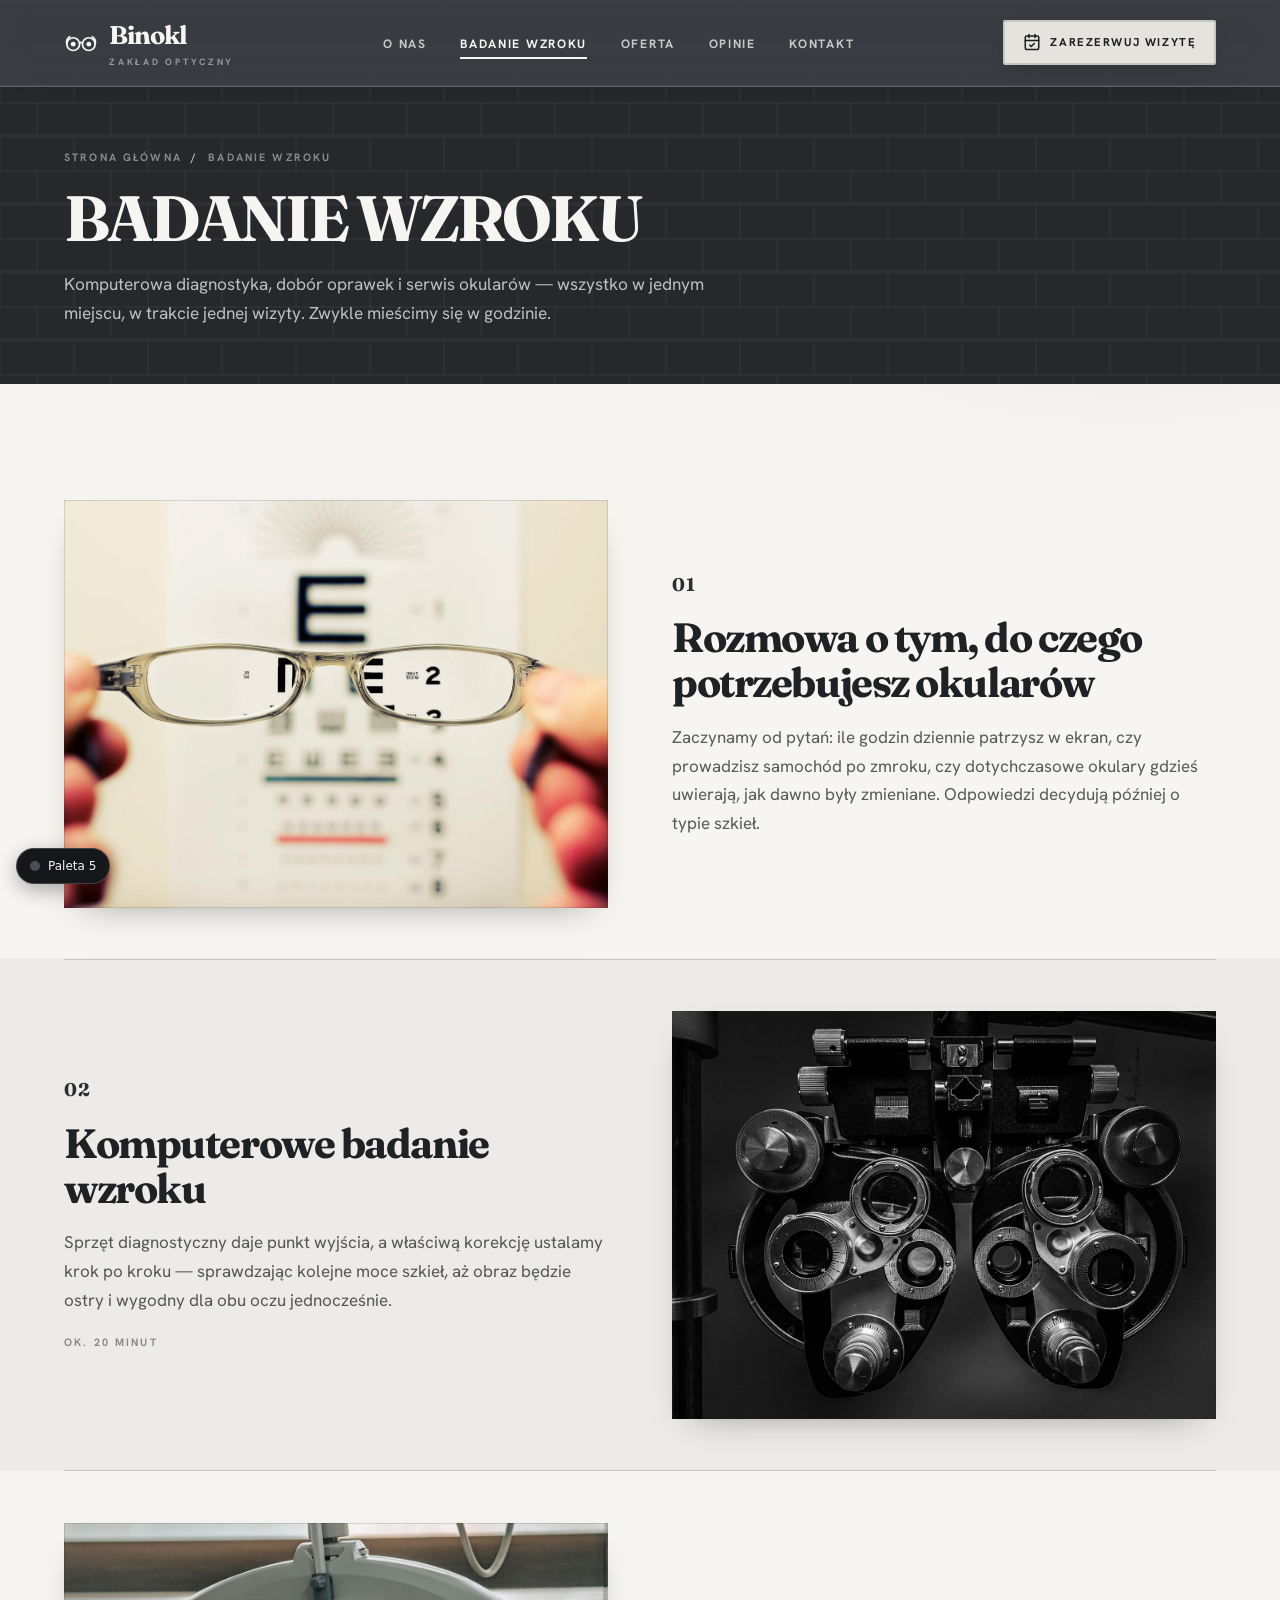
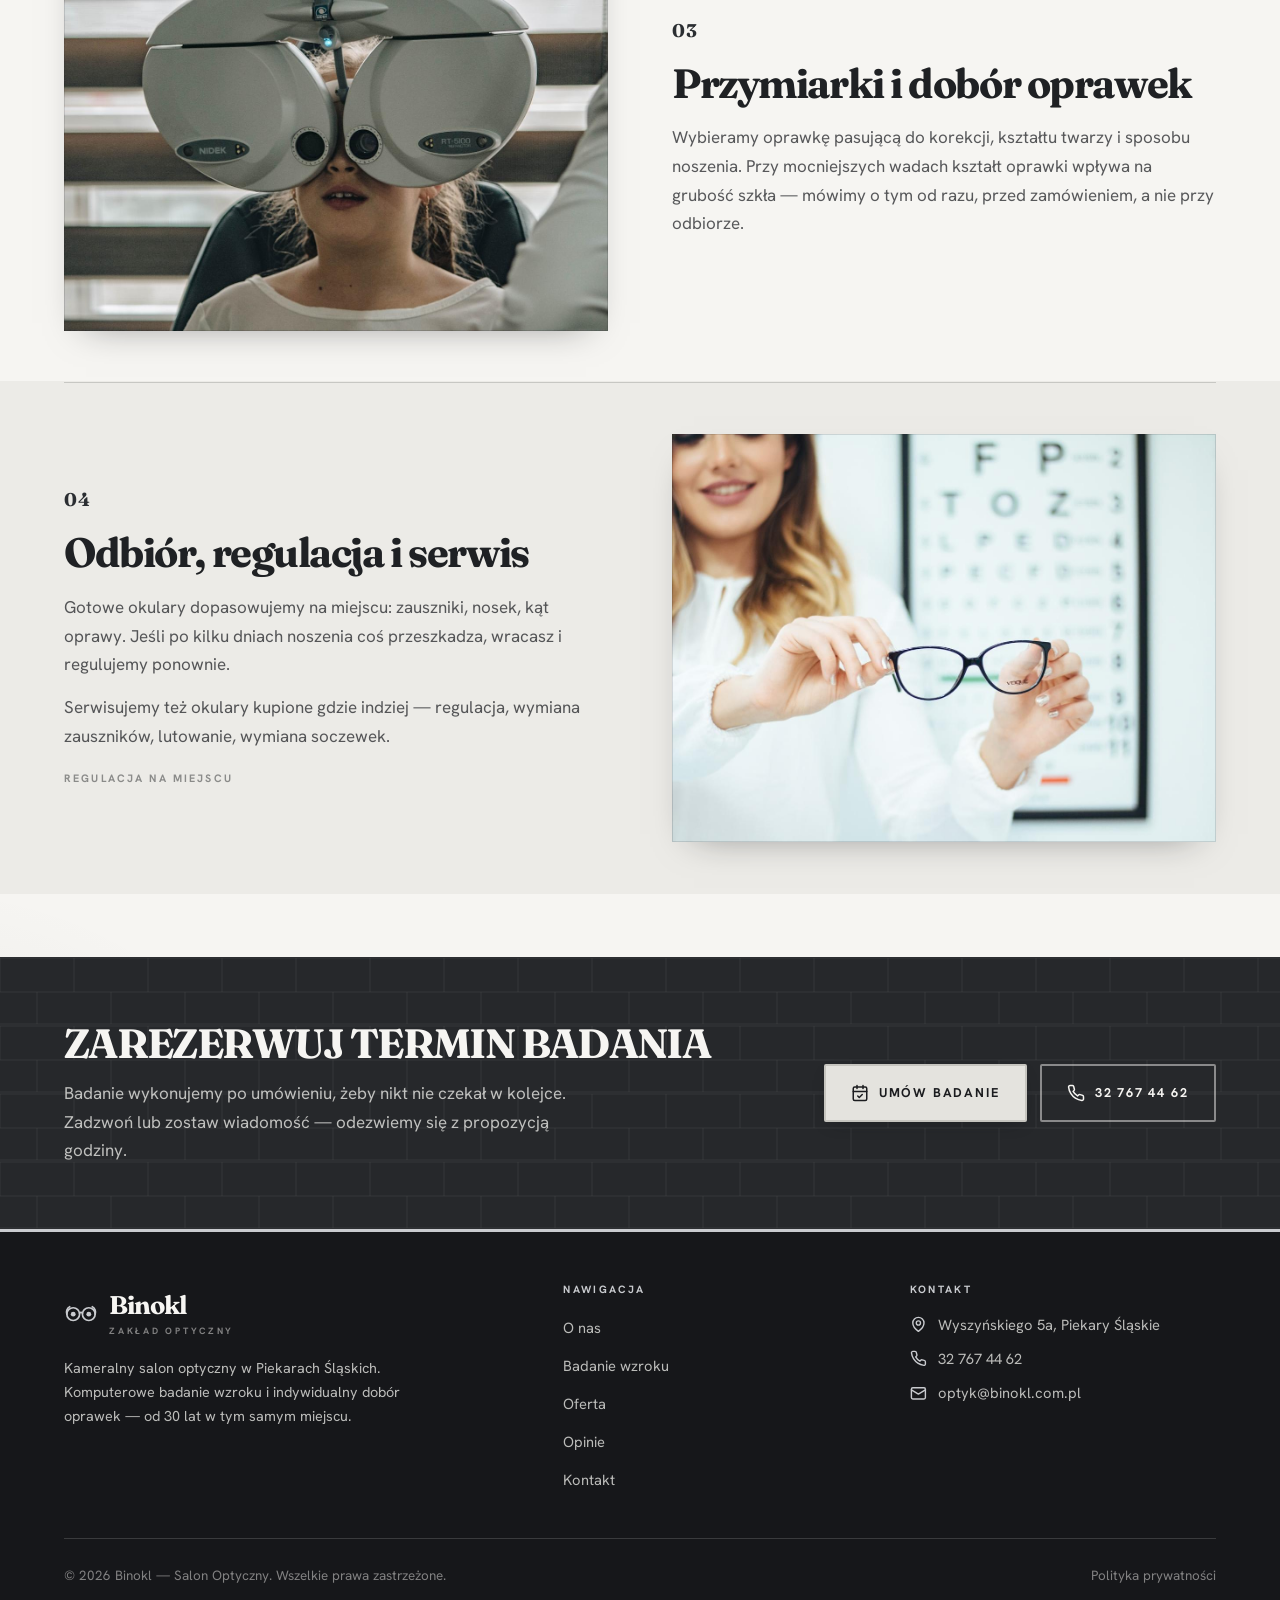
==== commit bd4b2843: "color pallete" ====
--- a/badanie-wzroku.html
+++ b/badanie-wzroku.html
@@ -196,5 +196,8 @@
   </footer>
 
   <script src="js/main.js" defer></script>
+  <!-- dev: przełącznik palet — podgląd wariantów kolorów -->
+  <script src="js/palette-data.js" defer></script>
+  <script src="js/palette-dev.js" defer></script>
 </body>
 </html>
--- a/css/styles.css
+++ b/css/styles.css
@@ -76,10 +76,11 @@
    ========================================================================= */
 
 /* --------------------------------------------------------------------------
-   WARIANT 1 — GRAFIT I MOSIĄDZ   (aktywny)
+   WARIANT 1 — GRAFIT I MOSIĄDZ
    Jasny chłodny loft: grafitowa cegła, beton, mosiądz jako jedyny ciepły akcent.
    -------------------------------------------------------------------------- */
-/* :root {
+/*
+:root {
   --concrete:     #F2EFE9;
   --concrete-rgb: 242, 239, 233;
   --concrete-2:   #DFDBD1;
@@ -128,7 +129,8 @@
   --nav-op-s:   0.96;
   --shadow-rgb: 38, 37, 31;
   --brick-op:   0.6;
-} */
+}
+*/
 
 /* --------------------------------------------------------------------------
    WARIANT 2 — CEGŁA I ORZECH
@@ -310,7 +312,7 @@
 */
 
 /* --------------------------------------------------------------------------
-   WARIANT 5 — MARMUR I WĘGIEL   (motyw ciemno-jasny)
+   WARIANT 5 — MARMUR I WĘGIEL   (motyw ciemno-jasny)   (aktywny)
    Bez koloru: chłodny marmur na sekcjach, węgiel na hero, nagłówkach podstron
    i stopce. Navbar szarawy i mocno półprzezroczysty. Przyciski i kafelki to
    różne odcienie bieli z węglowym tekstem; rama mapy w odcieniach kamienia.
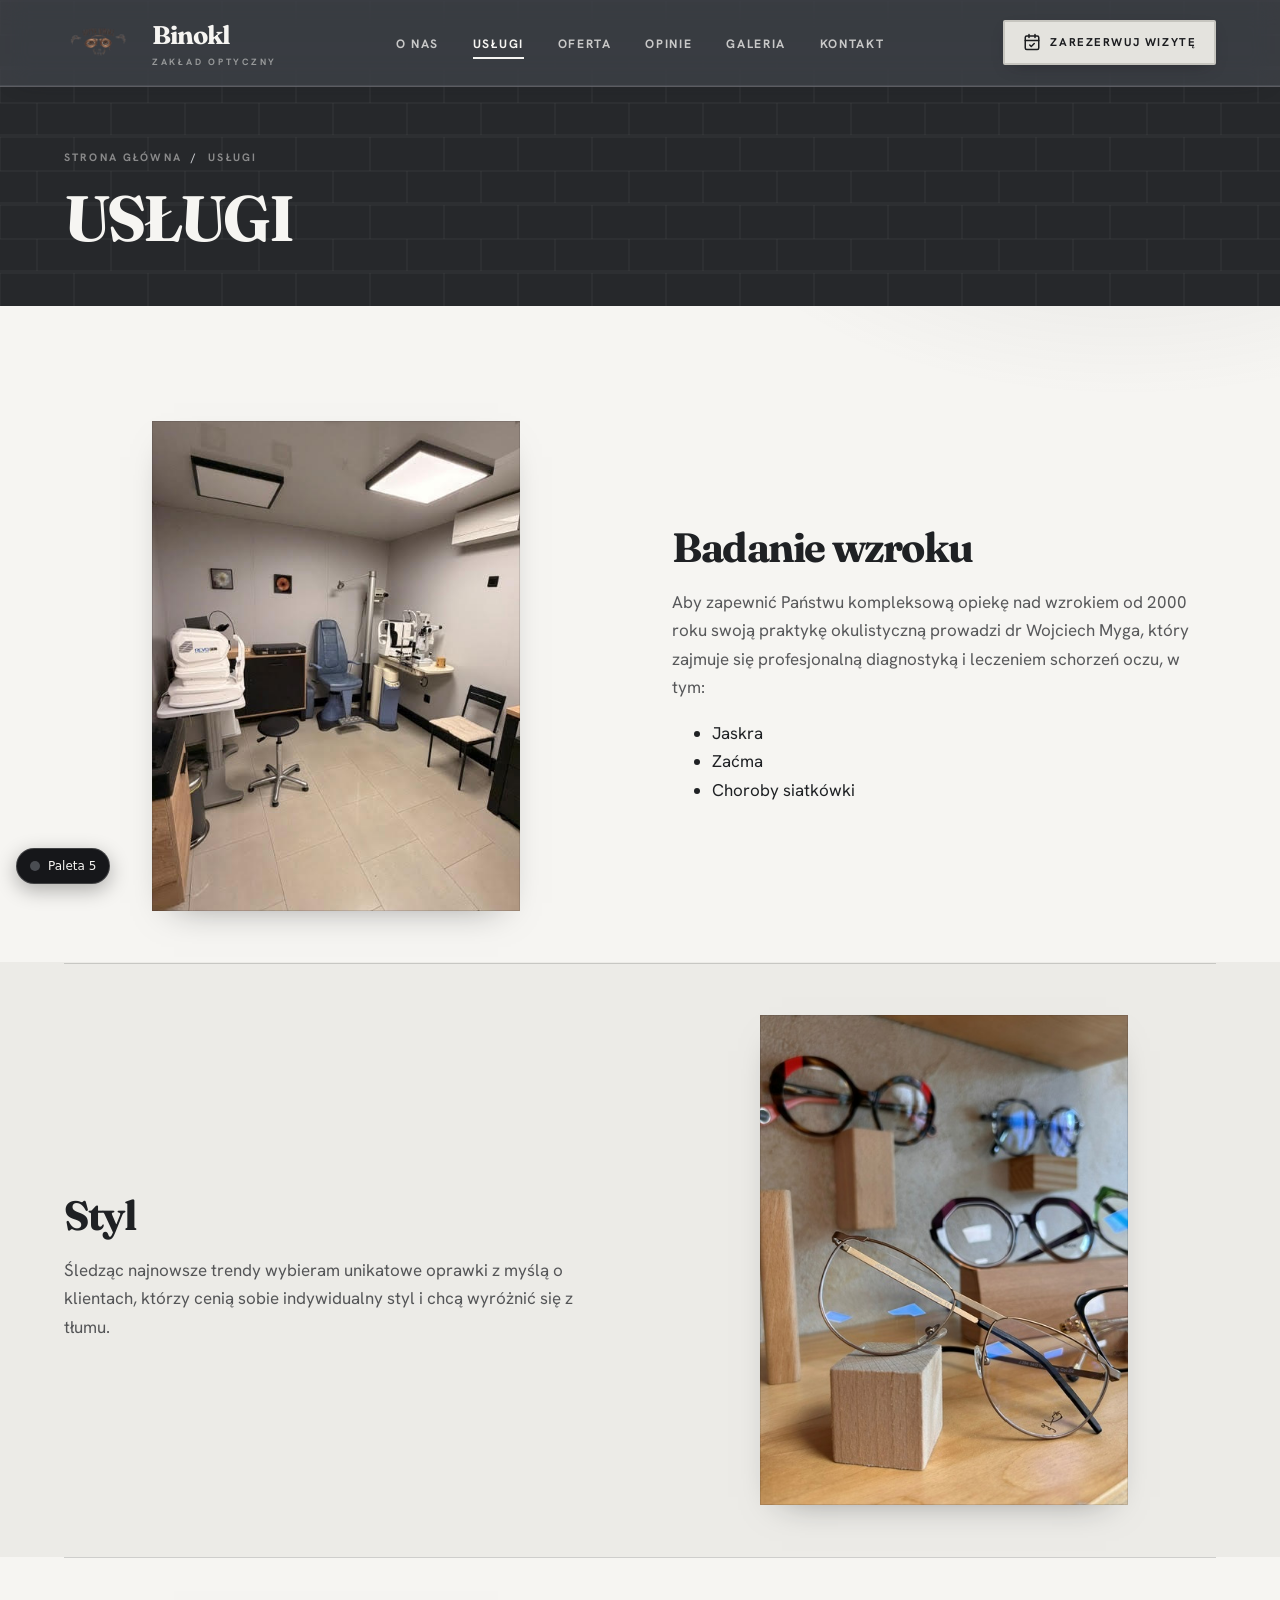
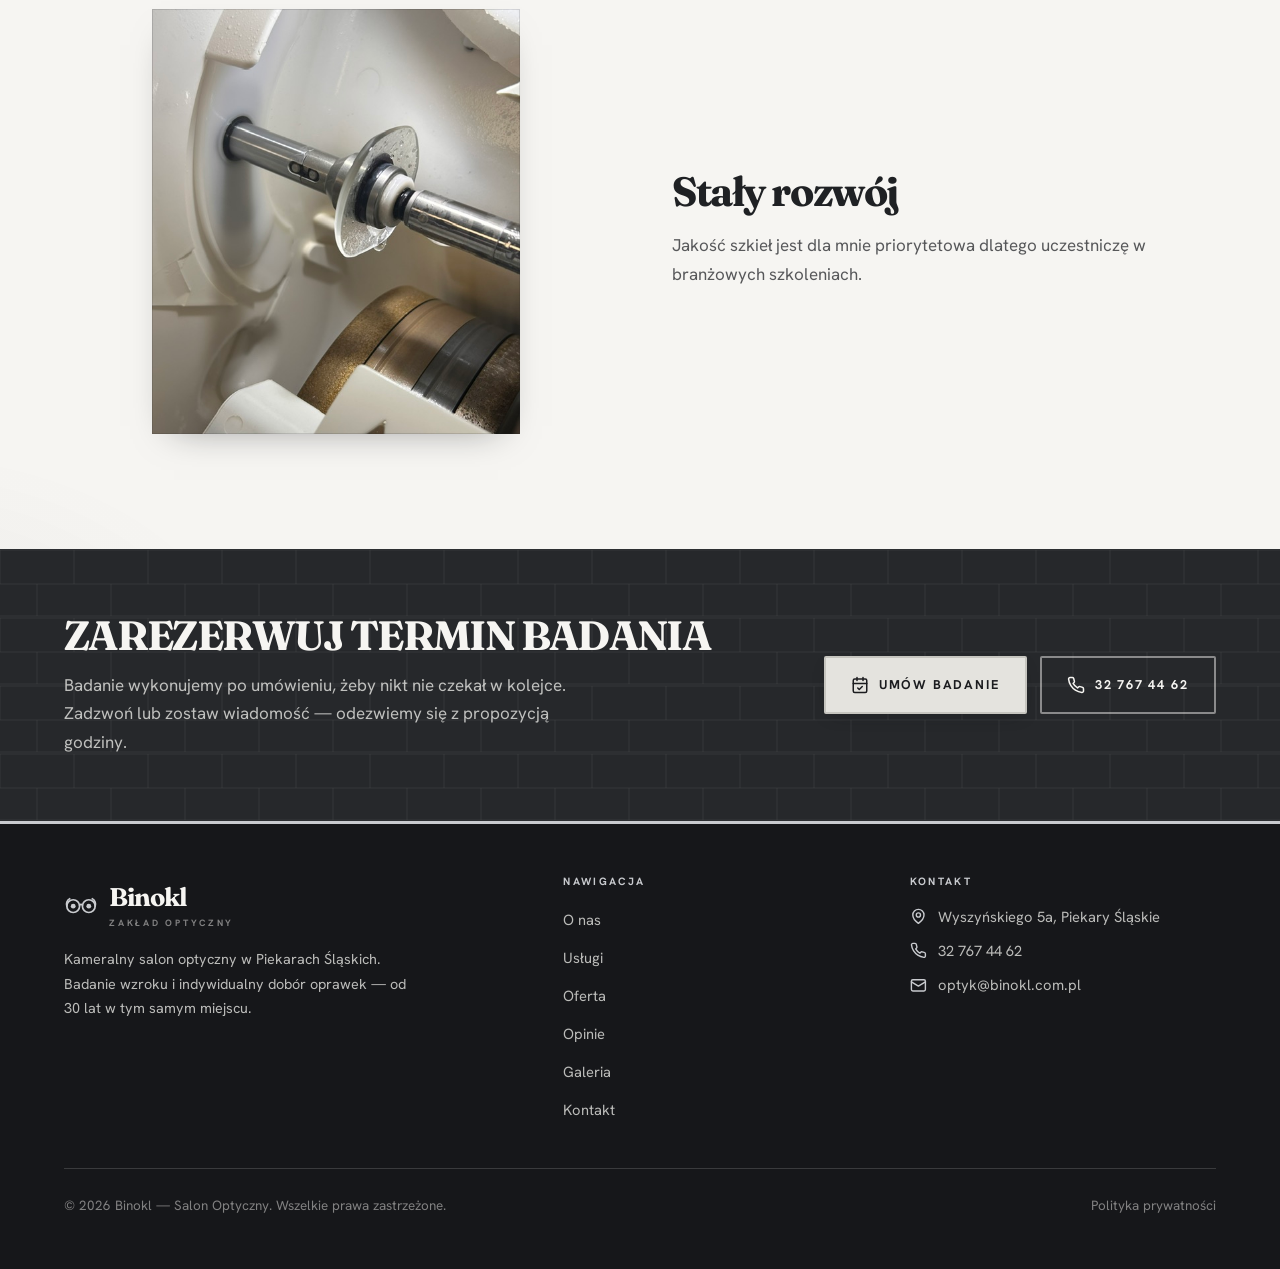
==== commit ea7ad1b5: "added changes in text and photos" ====
--- a/badanie-wzroku.html
+++ b/badanie-wzroku.html
@@ -4,7 +4,7 @@
   <meta charset="UTF-8" />
   <meta name="viewport" content="width=device-width, initial-scale=1" />
 
-  <title>Badanie wzroku Piekary Śląskie — Binokl, Salon Optyczny</title>
+  <title>Usługi Piekary Śląskie — Binokl, Salon Optyczny</title>
   <meta name="description" content="Komputerowe badanie wzroku w Piekarach Śląskich: przebieg wizyty krok po kroku, dobór oprawek, regulacja i serwis okularów." />
   <meta name="author" content="Binokl — Salon Optyczny" />
   <meta name="robots" content="index, follow, max-image-preview:large" />
@@ -45,18 +45,17 @@
   <header class="nav" id="nav">
     <div class="wrap nav-inner">
       <a class="brand" href="index.html" aria-label="Binokl — strona główna">
-        <svg class="brand-logo" viewBox="0 0 48 48" fill="none" stroke="currentColor" stroke-width="2.4" stroke-linecap="round" aria-hidden="true">
-          <circle cx="13" cy="27" r="9"/><circle cx="35" cy="27" r="9"/><path d="M22 25.5c1.2-1.2 2.8-1.2 4 0"/><path d="M4 27c-1.2-3 0-9 4-10.5"/><path d="M44 27c1.2-3 0-9-4-10.5"/><circle cx="13" cy="27" r="3.4" fill="currentColor" stroke="none"/><circle cx="35" cy="27" r="3.4" fill="currentColor" stroke="none"/>
-        </svg>
+        <img class="brand-logo" src="assets/img/logo.png" alt="" width="632" height="395" />
         <span><span class="brand-name">Binokl</span><span class="brand-sub">Zakład optyczny</span></span>
       </a>
 
       <nav aria-label="Nawigacja główna">
         <ul class="nav-links" id="navLinks">
           <li><a href="o-nas.html">O nas</a></li>
-          <li><a href="badanie-wzroku.html">Badanie wzroku</a></li>
+          <li><a href="badanie-wzroku.html">Usługi</a></li>
           <li><a href="oferta.html">Oferta</a></li>
           <li><a href="opinie.html">Opinie</a></li>
+          <li><a href="galeria.html">Galeria</a></li>
           <li><a href="kontakt.html">Kontakt</a></li>
         </ul>
       </nav>
@@ -73,9 +72,10 @@
     <div class="nav-mobile" id="navMobile">
       <ul>
         <li><a href="o-nas.html">O nas</a></li>
-        <li><a href="badanie-wzroku.html">Badanie wzroku</a></li>
+        <li><a href="badanie-wzroku.html">Usługi</a></li>
         <li><a href="oferta.html">Oferta</a></li>
         <li><a href="opinie.html">Opinie</a></li>
+        <li><a href="galeria.html">Galeria</a></li>
         <li><a href="kontakt.html">Kontakt</a></li>
         <li class="cta"><a class="btn btn-accent" href="kontakt.html">Zarezerwuj wizytę</a></li>
       </ul>
@@ -87,58 +87,48 @@
     <section class="page-head tex-brick grain">
       <div class="wrap">
         <nav class="crumbs" aria-label="Ścieżka nawigacji">
-          <a href="index.html">Strona główna</a><span class="sep">/</span><span>Badanie wzroku</span>
+          <a href="index.html">Strona główna</a><span class="sep">/</span><span>Usługi</span>
         </nav>
-        <h1 class="page-title fade-in">Badanie wzroku</h1>
-        <p class="page-lead fade-in" style="animation-delay:.12s">Komputerowa diagnostyka, dobór oprawek i serwis okularów — wszystko w jednym miejscu, w trakcie jednej wizyty. Zwykle mieścimy się w godzinie.</p>
+        <h1 class="page-title fade-in">Usługi</h1>
       </div>
     </section>
 
     <section class="alt section--light">
       <div class="wrap">
       <div class="alt-row reveal">
-        <div class="alt-media">
-          <img src="assets/img/ph-tablica.jpg" alt="Okulary próbne przed tablicą do badania ostrości wzroku" width="1400" height="1050" />
+        <div class="alt-media alt-media--nat alt-media--pion">
+          <img src="assets/img/ph-gabinet.jpg" width="480" height="640" alt="Gabinet doktorski" />
         </div>
         <div class="alt-body">
-          <span class="alt-no">01</span>
-          <h2>Rozmowa o tym, do czego potrzebujesz okularów</h2>
-          <p>Zaczynamy od pytań: ile godzin dziennie patrzysz w ekran, czy prowadzisz samochód po zmroku, czy dotychczasowe okulary gdzieś uwierają, jak dawno były zmieniane. Odpowiedzi decydują później o typie szkieł.</p>
+          <h2>Badanie wzroku</h2>
+          <p>Aby zapewnić Państwu kompleksową opiekę nad wzrokiem od 2000 roku swoją praktykę okulistyczną prowadzi dr Wojciech Myga, który zajmuje się profesjonalną diagnostyką i leczeniem schorzeń oczu, w tym:</p>
+          <ul>
+            <li>Jaskra</li>
+            <li>Zaćma</li>
+            <li>Choroby siatkówki</li>
+          </ul>
         </div>
       </div>
       <div class="alt-row reveal">
-        <div class="alt-media">
-          <img src="assets/img/ph-foropter.jpg" alt="Foropter — urządzenie do doboru mocy szkieł korekcyjnych" width="1400" height="1050" loading="lazy" />
+        <div class="alt-media alt-media--nat alt-media--pion">
+          <img src="assets/img/ph-styl.jpg" width="480" height="640" alt="Styl" loading="lazy" />
         </div>
         <div class="alt-body">
-          <span class="alt-no">02</span>
-          <h2>Komputerowe badanie wzroku</h2>
-          <p>Sprzęt diagnostyczny daje punkt wyjścia, a właściwą korekcję ustalamy krok po kroku — sprawdzając kolejne moce szkieł, aż obraz będzie ostry i wygodny dla obu oczu jednocześnie.</p>
-          <span class="alt-meta">ok. 20 minut</span>
+          <h2>Styl</h2>
+          <p>Śledząc najnowsze trendy wybieram unikatowe oprawki z myślą o klientach, którzy cenią sobie indywidualny styl i chcą wyróżnić się z tłumu.</p>
         </div>
       </div>
       <div class="alt-row reveal">
-        <div class="alt-media">
-          <img src="assets/img/ph-oprawa-probna.jpg" alt="Oprawa próbna założona podczas badania wzroku" width="1400" height="1050" loading="lazy" />
+        <div class="alt-media alt-media--nat alt-media--pion">
+          <img src="assets/img/ph-maszyna.jpeg" width="554" height="640" alt="Oprawa próbna założona podczas badania wzroku" loading="lazy" />
         </div>
         <div class="alt-body">
-          <span class="alt-no">03</span>
-          <h2>Przymiarki i dobór oprawek</h2>
-          <p>Wybieramy oprawkę pasującą do korekcji, kształtu twarzy i sposobu noszenia. Przy mocniejszych wadach kształt oprawki wpływa na grubość szkła — mówimy o tym od razu, przed zamówieniem, a nie przy odbiorze.</p>
+          <h2>Stały rozwój</h2>
+          <p>Jakość szkieł jest dla mnie priorytetowa dlatego uczestniczę w branżowych szkoleniach.</p>
         </div>
       </div>
-      <div class="alt-row reveal">
-        <div class="alt-media">
-          <img src="assets/img/ph-dobor.jpg" alt="Optyk prezentujący oprawki przed tablicą okulistyczną" width="1400" height="1050" loading="lazy" />
-        </div>
-        <div class="alt-body">
-          <span class="alt-no">04</span>
-          <h2>Odbiór, regulacja i serwis</h2>
-          <p>Gotowe okulary dopasowujemy na miejscu: zauszniki, nosek, kąt oprawy. Jeśli po kilku dniach noszenia coś przeszkadza, wracasz i regulujemy ponownie.</p>
-          <p>Serwisujemy też okulary kupione gdzie indziej — regulacja, wymiana zauszników, lutowanie, wymiana soczewek.</p>
-          <span class="alt-meta">regulacja na miejscu</span>
-        </div>
-      </div>
+      
+    
       </div>
     </section>
 
@@ -167,15 +157,16 @@
         </svg>
             <span><span class="brand-name">Binokl</span><span class="brand-sub">Zakład optyczny</span></span>
           </a>
-          <p class="footer-about">Kameralny salon optyczny w Piekarach Śląskich. Komputerowe badanie wzroku i indywidualny dobór oprawek — od 30 lat w tym samym miejscu.</p>
+          <p class="footer-about">Kameralny salon optyczny w Piekarach Śląskich. Badanie wzroku i indywidualny dobór oprawek — od 30 lat w tym samym miejscu.</p>
         </div>
         <nav>
           <h4>Nawigacja</h4>
           <ul>
             <li><a href="o-nas.html">O nas</a></li>
-            <li><a href="badanie-wzroku.html">Badanie wzroku</a></li>
+            <li><a href="badanie-wzroku.html">Usługi</a></li>
             <li><a href="oferta.html">Oferta</a></li>
             <li><a href="opinie.html">Opinie</a></li>
+            <li><a href="galeria.html">Galeria</a></li>
             <li><a href="kontakt.html">Kontakt</a></li>
           </ul>
         </nav>
--- a/css/styles.css
+++ b/css/styles.css
@@ -500,6 +500,8 @@
 .nav-inner { display: flex; align-items: center; justify-content: space-between; gap: 1.5rem; padding-block: 0.9rem; }
 .brand { display: inline-flex; align-items: center; gap: 0.7rem; color: var(--nav-fg); }
 .brand-logo { width: 34px; height: 34px; color: var(--nav-accent); }
+/* logo rastrowe w navbarze — grafika ma własne marginesy, więc jest wyższa niż sygnet SVG */
+img.brand-logo { width: auto; height: 48px; object-fit: contain; }
 .brand-name { font-family: var(--font-display); font-size: 1.6rem; font-weight: 700; letter-spacing: -0.04em; }
 .brand-sub { display: block; font-family: var(--font-sans); font-size: 0.57rem; font-weight: 700; letter-spacing: 0.3em; text-transform: uppercase; color: rgba(var(--nav-fg-rgb), 0.5); margin-top: -0.15rem; }
 
@@ -531,8 +533,10 @@
 /* =========================================================================
    HERO — jedno zdjęcie i motto
    ========================================================================= */
-.hero { position: relative; display: grid; place-items: center; min-height: min(84svh, 46rem); overflow: hidden; background: var(--graphite); }
+.hero { position: relative; display: grid; place-items: center; min-height: 100svh; overflow: hidden; background: var(--graphite); }
 .hero-img { position: absolute; inset: 0; }
+/* <picture> jest tylko opakowaniem — niech nie psuje wysokosci obrazka */
+.hero-img picture { display: block; position: absolute; inset: 0; }
 .hero-img img { width: 100%; height: 100%; object-fit: cover; filter: saturate(0.85) contrast(1.04) brightness(0.72); }
 .hero-img::after {
   content: ''; position: absolute; inset: 0;
@@ -543,14 +547,31 @@
 .hero-motto { position: relative; z-index: 1; padding: calc(var(--header-h) + 3rem) var(--pad) 3rem; text-align: center; max-width: 56rem; }
 .hero-motto .m1 {
   display: block; font-family: var(--font-display); font-weight: 700; color: var(--light);
-  font-size: clamp(2.5rem, 6.4vw, 5.6rem); line-height: 0.98; letter-spacing: -0.045em; text-transform: uppercase;
+  font-size: clamp(1.75rem, 4.2vw, 3.6rem); line-height: 1.04; letter-spacing: -0.04em; text-transform: uppercase;
   text-shadow: 0 2px 30px rgba(0,0,0,0.35);
 }
 .hero-motto .m2 {
   display: block; margin-top: 0.5rem; font-family: var(--font-display); font-style: italic; font-weight: 400;
-  font-size: clamp(1.4rem, 3vw, 2.6rem); line-height: 1.15; letter-spacing: -0.015em; color: var(--accent-light);
+  font-size: clamp(1.05rem, 2.1vw, 1.75rem); line-height: 1.2; letter-spacing: -0.015em; color: var(--accent-light);
   text-shadow: 0 2px 24px rgba(0,0,0,0.4);
 }
+/* motto pojawia się z opóźnieniem, linia po linii */
+.hero-motto.fade-in { opacity: 1; }
+.hero-motto .m1, .hero-motto .m2 { opacity: 0; }
+.hero-motto.fade-in.in .m1 { animation: fade-up 1s var(--ease) 0.7s forwards; }
+.hero-motto.fade-in.in .m2 { animation: fade-up 1s var(--ease) 1.5s forwards; }
+
+/* wskaźnik przewijania */
+.hero-scroll {
+  position: absolute; z-index: 1; left: 50%; bottom: 2rem; transform: translateX(-50%);
+  display: grid; justify-items: center; gap: 0.55rem;
+  font-size: 0.68rem; font-weight: 700; text-transform: uppercase; letter-spacing: 0.22em;
+  color: var(--light-70); opacity: 0; animation: fade-in 1s ease 2.3s forwards;
+  transition: color .3s var(--ease);
+}
+.hero-scroll:hover { color: var(--light); }
+.hero-scroll svg { width: 1.1rem; height: 1.1rem; animation: scroll-hint 1.8s ease-in-out infinite; }
+@keyframes scroll-hint { 0%, 100% { transform: translateY(0); } 50% { transform: translateY(5px); } }
 
 /* =========================================================================
    TRZY DROGI — kafelki bez zdjęć, tylko kolor i nazwa
@@ -571,6 +592,11 @@
 .pillar--accent:hover { background: var(--tile-2-bg-h); }
 .pillar--stone { background: var(--tile-3-bg); color: var(--tile-3-fg); }
 .pillar--stone:hover { background: var(--tile-3-bg-h); }
+/* kafelki wjeżdżają dopiero, gdy użytkownik przewinie poniżej hero */
+.pillar.reveal { opacity: 0; transform: translateY(28px); }
+.pillar.reveal.in { animation: fade-up 0.7s var(--ease) forwards; }
+.pillar.reveal:nth-child(2).in { animation-delay: 0.12s; }
+.pillar.reveal:nth-child(3).in { animation-delay: 0.24s; }
 
 /* =========================================================================
    BELKA INFORMACYJNA
@@ -613,8 +639,27 @@
   clip-path: inset(0 -100vmax);
 }
 .alt-row:nth-of-type(even) .alt-media { order: 2; }
-.alt-media { position: relative; align-self: stretch; }
-.alt-media img { display: block; width: 100%; height: 100%; min-height: clamp(19rem, 30vw, 30rem); object-fit: cover; box-shadow: var(--shadow-soft); }
+/* Zdjęcie wypełnia swoją kolumnę w trybie absolutnym, więc to TREŚĆ wyznacza
+   wysokość wiersza — kadr sam dopasowuje się do ilości tekstu w sekcji.
+   min-height chroni przed paskiem przy krótkim akapicie,
+   max-height przed wieżą przy formularzu i długich listach. */
+.alt-media {
+  position: relative; align-self: stretch;
+  min-height: clamp(12rem, 20vw, 17rem);
+  max-height: 30rem;
+}
+.alt-media img { position: absolute; inset: 0; display: block; width: 100%; height: 100%; object-fit: cover; box-shadow: var(--shadow-soft); }
+/* Zdjęcie zachowuje własne proporcje — nic nie jest przycinane.
+   Wymiary bierze z atrybutów width/height obrazka, więc nie skacze przy
+   wczytywaniu. Kolumna z tekstem dalej wyznacza wysokość wiersza. */
+.alt-media--nat {
+  align-self: center; aspect-ratio: auto;
+  min-height: 0; max-height: none;
+  width: 100%; margin-inline: auto;
+}
+.alt-media--nat img { position: static; width: 100%; height: auto; }
+/* pionowe zdjęcie nie rozpycha wiersza na całą szerokość kolumny */
+.alt-media--pion { max-width: 23rem; }
 .alt-media::after { content: ''; position: absolute; inset: 0; box-shadow: inset 0 0 0 1px var(--ink-12); pointer-events: none; }
 .alt-no { font-family: var(--font-display); font-size: 1.15rem; font-weight: 700; color: var(--accent-d); letter-spacing: 0.06em; }
 .alt-body { align-self: center; }
@@ -700,6 +745,82 @@
 .map-card .name { font-family: var(--font-display); font-size: 1.1rem; font-weight: 600; }
 .map-card .addr { font-size: 0.87rem; color: var(--ink-70); }
 
+/* =========================================================================
+   GALERIA — karuzela (galeria/karuzela) i siatka (galeria/galeria)
+   Obie sekcje startują z pustym HTML-em i wypełnia je js/gallery.js.
+   ========================================================================= */
+.carousel-section { padding-block: clamp(2.5rem, 5vw, 4.5rem); }
+.carousel-head { display: flex; flex-wrap: wrap; align-items: flex-end; justify-content: space-between; gap: 1.25rem; margin-top: 0.9rem; }
+.carousel-head h2 { font-size: clamp(1.8rem, 3.2vw, 2.7rem); font-weight: 700; letter-spacing: -0.035em; }
+.carousel-nav { display: flex; align-items: center; gap: 0.6rem; }
+.carousel-count { font-size: 0.7rem; font-weight: 700; letter-spacing: 0.2em; text-transform: uppercase; color: var(--ink-45); margin-right: 0.4rem; }
+.carousel-btn {
+  display: grid; place-items: center; width: 2.9rem; height: 2.9rem; flex-shrink: 0;
+  background: transparent; color: var(--ink); border: 2px solid var(--ink-12); border-radius: 50%;
+  cursor: pointer; transition: background .3s var(--ease), color .3s var(--ease), border-color .3s var(--ease), opacity .3s var(--ease);
+}
+.carousel-btn svg { width: 1.1rem; height: 1.1rem; }
+.carousel-btn:hover:not(:disabled) { background: var(--accent); color: var(--on-accent); border-color: var(--accent); }
+.carousel-btn:disabled { opacity: 0.3; cursor: default; }
+
+/* Jedno zdjęcie naraz. Slajd zajmuje całą szerokość toru, ale zdjęcie NIE jest
+   w niego wciskane: każde ma własne wymiary i proporcje, stoi na środku i jest
+   zmniejszane tylko wtedy, gdy nie mieści się w oknie. Wysokość paska wynika
+   z najwyższego zdjęcia, więc przy przewijaniu nic nie podskakuje. */
+.carousel-track {
+  margin-top: 1.75rem;
+  display: flex; align-items: center;
+  gap: clamp(0.75rem, 1.5vw, 1.25rem);
+  /* overflow-y MUSI być jawnie ukryte: samo overflow-x: auto zamienia drugą oś
+     z „visible" na „auto", przez co kółko myszy przewijało wnętrze paska
+     zamiast strony. */
+  overflow-x: auto; overflow-y: hidden;
+  overscroll-behavior-inline: contain;
+  scroll-snap-type: x mandatory; scrollbar-width: none;
+}
+.carousel-track::-webkit-scrollbar { display: none; }
+.carousel-track:focus-visible { outline: 3px solid var(--accent); outline-offset: 4px; }
+.carousel-slide {
+  flex: 0 0 100%;
+  display: grid; place-items: center;
+  padding-block: 0.6rem;
+  scroll-snap-align: center;
+}
+/* Zdjęcie ma swoje własne wymiary — zmniejszamy je tylko wtedy, gdy nie
+   mieści się w oknie. Żadnej wspólnej wysokości ani proporcji dla wszystkich. */
+.carousel-slide img {
+  display: block; width: auto; height: auto;
+  max-width: 100%; max-height: min(60vh, 26rem);
+  box-shadow: var(--shadow-soft);
+}
+
+.carousel-dots { display: flex; flex-wrap: wrap; justify-content: center; gap: 0.5rem; margin-top: 1.4rem; }
+.carousel-dot {
+  width: 0.6rem; height: 0.6rem; padding: 0; flex-shrink: 0;
+  background: var(--ink-12); border: 0; border-radius: 50%; cursor: pointer;
+  transition: background .3s var(--ease), transform .3s var(--ease);
+}
+.carousel-dot:hover { background: var(--ink-45); }
+.carousel-dot.active { background: var(--accent); transform: scale(1.35); }
+
+/* siatka — zwykłe wyświetlenie wszystkich zdjęć */
+.gal-section { padding-block: clamp(2.5rem, 5vw, 4.5rem); background: var(--band); }
+.gal-title { margin-top: 0.9rem; font-size: clamp(1.8rem, 3.2vw, 2.7rem); font-weight: 700; letter-spacing: -0.035em; }
+/* Układ kolumnowy: każde zdjęcie zachowuje własne proporcje, nic nie jest
+   ucięte, a pionowe i poziome kadry układają się obok siebie bez dziur. */
+.gal-grid { margin-top: 1.75rem; columns: 3 17rem; column-gap: clamp(0.75rem, 1.5vw, 1.25rem); }
+.gal-item {
+  position: relative; margin: 0 0 clamp(0.75rem, 1.5vw, 1.25rem);
+  break-inside: avoid;
+}
+/* Każde zdjęcie w swoich proporcjach — bez wspólnego kadru i bez przycinania.
+   Powiększanie pod kursorem zniknęło, bo w ramce z ukrytym nadmiarem
+   obcinało brzegi zdjęcia. */
+.gal-item img { width: 100%; height: auto; display: block; }
+.gal-item::after { content: ''; position: absolute; inset: 0; box-shadow: inset 0 0 0 1px var(--ink-12); pointer-events: none; }
+
+.gal-empty { padding-block: clamp(3rem, 6vw, 5rem); text-align: center; color: var(--ink-70); }
+
 /* ---------- PAS CTA ---------- */
 .cta-band { position: relative; overflow: hidden; padding-block: clamp(2.75rem, 5vw, 4.5rem); color: var(--light); }
 .cta-band .wrap { position: relative; z-index: 1; display: flex; flex-wrap: wrap; align-items: center; justify-content: space-between; gap: 2rem; }
@@ -752,7 +873,9 @@
 @media (max-width: 1024px) {
   .alt-row { grid-template-columns: minmax(0, 1fr); gap: 1.75rem; }
   .alt-row:nth-of-type(even) .alt-media { order: 0; }
-  .alt-media img { height: clamp(15rem, 52vw, 24rem); min-height: 0; }
+  .alt-media { min-height: clamp(13rem, 44vw, 20rem); max-height: 24rem; }
+  .alt-media--nat { min-height: 0; max-height: none; }
+  .alt-media--pion { max-width: 20rem; }
   .footer-grid { grid-template-columns: 1fr 1fr; }
 }
 
@@ -773,7 +896,9 @@
 
 @media (max-width: 560px) {
   body { font-size: 1rem; }
-  .hero { min-height: min(76svh, 34rem); }
+  .carousel-slide img { max-height: min(46vh, 17rem); }
+  .carousel-head { align-items: flex-start; }
+
   .form-row { grid-template-columns: 1fr; }
   .footer-grid { grid-template-columns: 1fr; gap: 2.25rem; }
   .footer-bottom { flex-direction: column; align-items: flex-start; }
@@ -795,7 +920,9 @@
 @media (prefers-reduced-motion: reduce) {
   html { scroll-behavior: auto; }
   *, *::before, *::after { animation-duration: .001ms !important; animation-iteration-count: 1 !important; transition-duration: .001ms !important; }
-  .reveal, .fade-in { opacity: 1 !important; transform: none !important; }
+  .reveal, .fade-in, .hero-motto .m1, .hero-motto .m2, .hero-scroll { opacity: 1 !important; transform: none !important; }
+  .gal-item:hover img { transform: none; }
+  .hero-scroll { transform: translateX(-50%) !important; }
 }
 
 /* ---------- DRUK ---------- */
